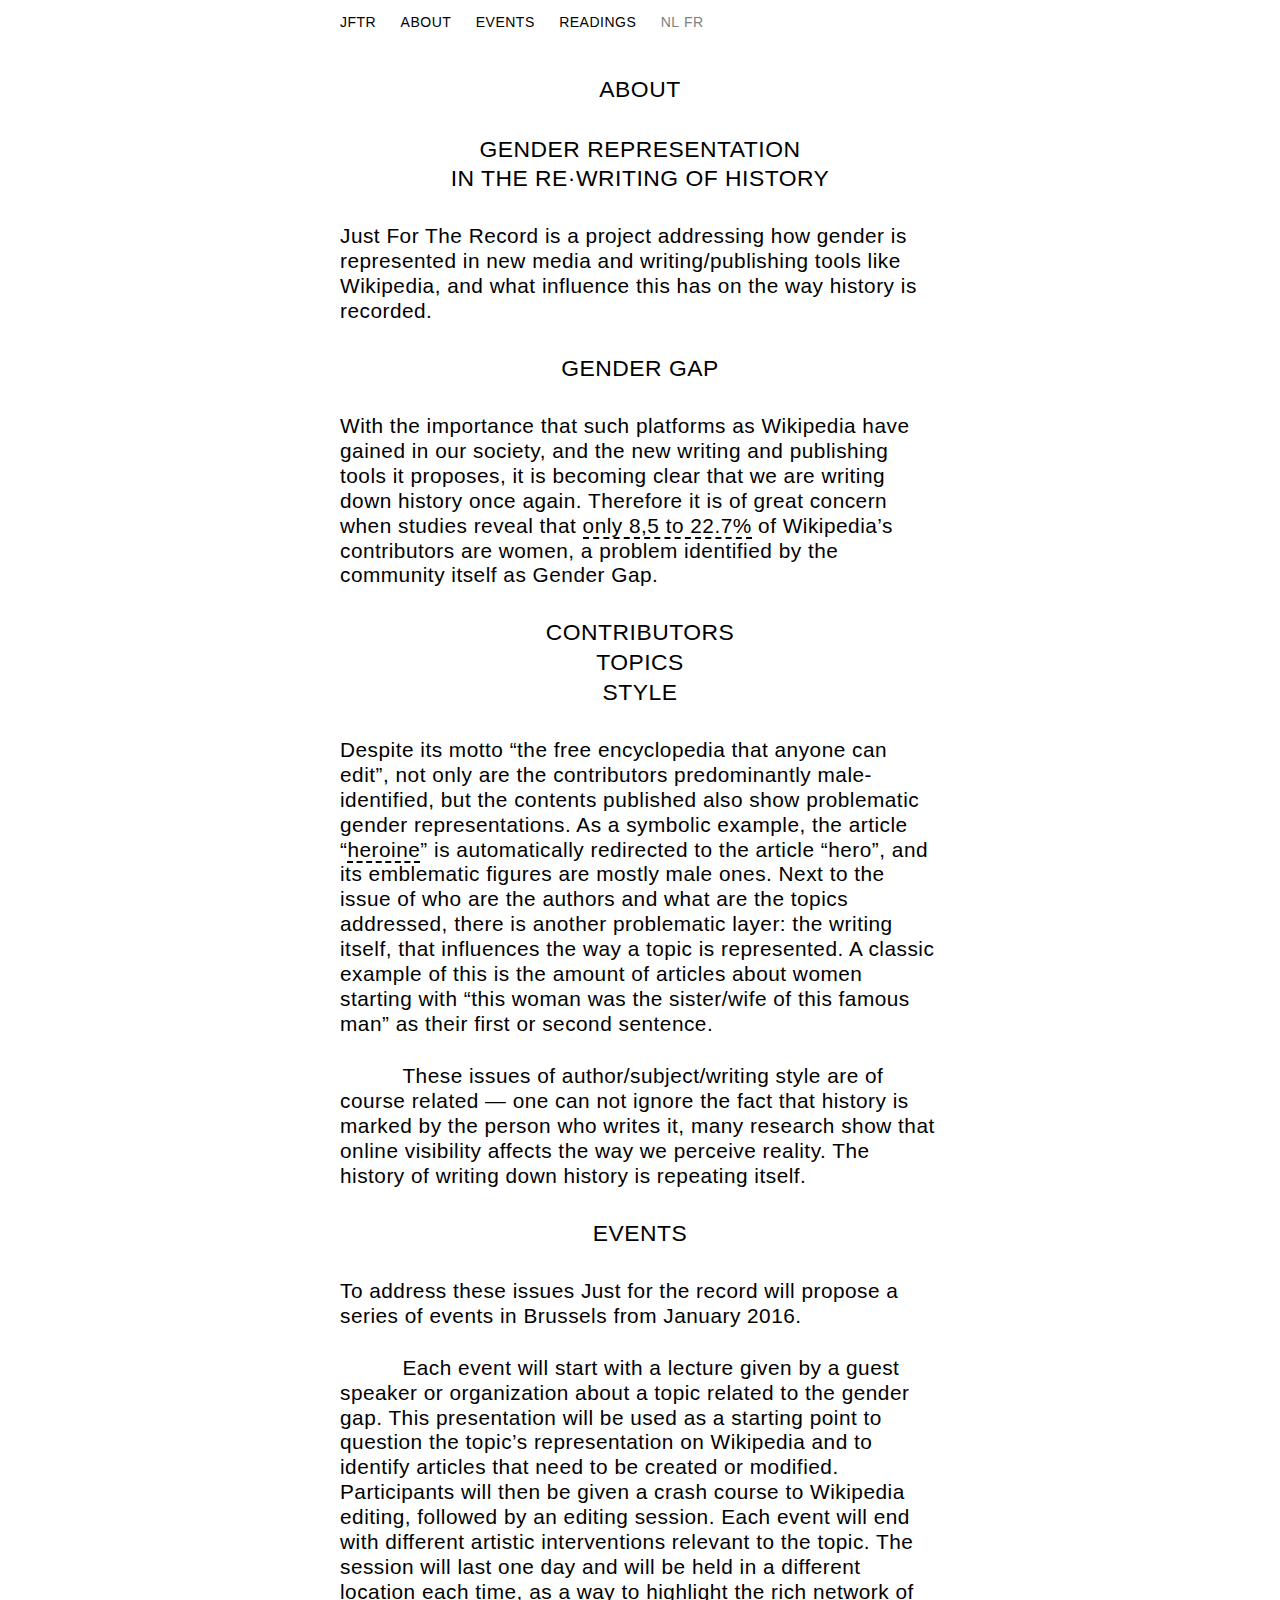
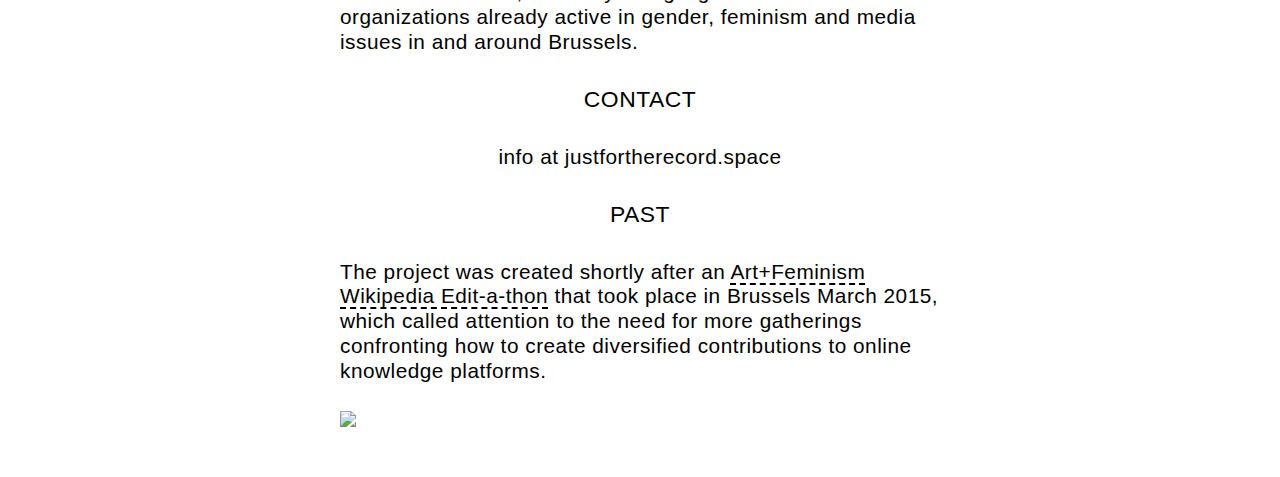
==== about.html @ fcfb71f2 "Towards a temporary version" ====
<!DOCTYPE html>
<html xmlns="http://www.w3.org/1999/xhtml" lang="en">
<head>
    <!-- Metatags -->
    <meta charset="utf-8" /> <!-- doesn’t need editing -->
    <meta name="generator" content="Just For The Record" /> <!-- doesn’t need editing -->
    <meta name="keywords" content="Just For The Record, feminism, feminisms, gender, equality, media"/> <!-- edit: each keyword separated by a comma (10 is a good number) -->
    <meta name="description" content="Just For The Record is a project addressing gender representation and the way history is recorded through new media and writing/publishing tools like Wikipedia. The project was created shortly after an Art+Feminism Wikipedia Edit-a-thon that took place in Brussels March 2015, which called attention to the need for more gatherings confronting how to create diversified contributions to online knowledge platforms."/> <!-- edit: text, sentences -->
    <meta http-equiv="X-UA-Compatible" content="IE=edge"/> <!-- doesn’t need editing -->
    <meta name="viewport" content="width=device-width, initial-scale=1"/> <!-- doesn’t need editing -->
    <!-- Dublin Core -->
    <meta name="DC.title" content="Just For The Record"/> <!-- doesn’t need editing -->
    <meta name="DC.contributor" content=""/> <!-- edit - one meta tag per author -->
    <meta name="DC.creator" content="Sarah, Loraine, Myriam and Mia" /> <!-- edit -->
    <meta name="DC.subject" content="Just For The Record, feminism, feminisms, gender, equality, media"> <!-- edit: comma separated (can be more than the keywords) -->
    <meta name="DC.description.abstract" content="Just For The Record"/> <!-- edit: copy of the desciption -->
    <meta name="DC.date" content=""/> <!-- edit: yyyy-mm-dd -->
    <meta name="DC.type" content=""/> <!-- edit: choose one -->
    <meta name="DC.format" content="text/html"/> <!-- doesn’t need editing -->
    <meta name="DC.language" content="eng"/> <!-- if edit ISO 639-3 standard: http://en.wikipedia.org/wiki/ISO_639:a -->
    <meta name="DC.identifier.URL" content="Just For The Record"/> <!-- if edit: put a url -->
    <meta name="DC.rights" content=""/> <!-- if edit: put a url -->
    <meta name="DC.identifier" content=""/> <!-- edit, and if no identifier it will be generated -->
    <meta name="DC.publisher" content="Just For The Record"/> <!-- edit: for each publisher a new meta tag -->
    <meta name="DC.bibliographicCitation" content="use a Chicago Manual of Style citation"/> <!-- doesn’t need editing -->
    <link rel="SCHEMA.DC" href="http://purl.org/dc/elements/1.1/"/> <!-- doesn’t need editing -->
    <!-- facebook info: -->
    <meta property="og:url" content="http://justfortherecord.space/"/>
    <meta property="og:title" content="Just For The Record"/>
    <meta property="og:image" content="http://justfortherecord.space/images/logo-trans.png"/>
    <meta property="og:site_name" content="Just For The Record"/>
    <meta property="og:description" content="Just For The Record is a project addressing how gender is represented in new media and writing/publishing tools like Wikipedia, and their influence on the way history is recorded. Just For The Record will propose a series of meetings on a quarterly basis in Brussels from October 2015 to October 2016."/>
    <!-- CSS -->
    <link rel="stylesheet" type="text/css" href="style.css"/>
    <!-- Title -->
    <title>Just For The Record</title>
    <!-- Favicons -->
    <link rel="shortcut icon" href="images/favicon.ico" />
    <!-- JS -->
    <script type="text/javascript" src="jquery.min.js"></script>
    <script type="text/javascript" src="script.js"></script>

</head>
<body>

    <nav>
        <ul>
            <li><a href="/" class="internal-link">JFTR</a></li>
            <li><a href="about.html" class="internal-link">ABOUT</a></li>
            <li><a href="events.html" class="internal-link">EVENTS</a></li>
            <li><a href="readings.html" class="internal-link">READINGS</a></li>
            <div id="select_language">
                <ul>
                    <li class="nl"><a href="#nl" class="internal-link">NL</a></li>
                    <li class="fr"><a href="#fr" class="internal-link">FR</a></li>
                    <li class="en"><a href="#en" class="internal-link">EN</a></li>
                </ul>
            </div>
        </ul>
    </nav>

<div id="text">

    <div class="nl" lang="nl">
        <h2>===in aanbouw===</h2>
        <p>Just For The Record is een project dat kijkt aan hoe gender is vertegenwoordigd in de nieuwe media, schrijven/publishing tools zoals Wikipedia, en hoe dat beïnvloedt de manier waarop geschiedenis wordt vastgelegd.</p>
    <p>Om deze onderwerpen te aansnijden, en meer online diversiteit te stimuleeren, Just For The Record steelt een opeenvolging van thematische evenementen vanaf January 2016, met gasten, presentaties en collectieve editing sessions op Wikipedia: op de 15.01.15 “Heldinnen” in PianoFabriek met Catherine Lenoble, op de 27.02.15 “Patterns” in Amazone met Femke Snelting, op de 18-20.03.15 in the Ladyfest… <a href="events.html" class="internal-link">&#8594;</a></p>
    <p>Onze evenementen zijn gratis en open voor iedereen, vóór het zover is kunnen jullie hier een selectie van artikels, naslagwerken, en meer informatie op deze onderwerpen. <a href="readings.html" class="internal-link">&#8594;</a></p>
    <h2>Contact</h2>
    <p style="text-align: center">info at justfortherecord.space</p>

    </div><!-- end div NL -->

    <div class="en" lang="en">

        <!--<h1>Just For The Record</h1>
        <h2>Gender representation<br/>in the re·writing of history</h2>
        Gender representation<br/>in collaborative writing platforms-->
        <!--Gender representation in writing &amp; publishing environments-->
        <!--Gender representation in new online writing & publishing environments-->
        <!--Gender representation and participation in-->
        <h2>About</h2>
        <h2>Gender representation<br/>in the re·writing of history</h2>
        <p>Just For The Record is a project addressing how gender is represented in new media and writing/publishing tools like Wikipedia, and what influence this has on the way history is recorded.</p>
        <h2>Gender Gap</h2>
        <p>
With the importance that such platforms as Wikipedia have gained in our society, and the new writing and publishing tools it proposes, it is becoming clear that we are writing down history once again. Therefore it is of great concern when studies reveal that <a href="https://meta.wikimedia.org/wiki/Address_the_gender_gap/FAQ#How_many_women_are_there_on_Wikipedia_.28and_other_Wikimedia_projects.29.3F" target="_blank">only 8,5 to 22.7%</a> of Wikipedia’s contributors are women, a problem identified by the community itself as Gender Gap.</p>
<h2>contributors<br />topics<br />style</h2>
<p>Despite its motto “the free encyclopedia that anyone can edit”, not only are the contributors predominantly male-identified, but the contents published also show problematic gender representations. As a symbolic example, the article “<a href="https://en.wikipedia.org/wiki/Heroine" target="_blank">heroine</a>” is automatically redirected to the article “hero”, and its emblematic figures are mostly male ones. Next to the issue of who are the authors and what are the topics addressed, there is another problematic layer: the writing itself, that influences the way a topic is represented. A classic example of this is the amount of articles about women starting with “this woman was the sister/wife of this famous man” as their first or second sentence.</p>
<p>These issues of author/subject/writing style are of course related — one can not ignore the fact that history is marked by the person who writes it, many research show that online visibility affects the way we perceive reality. The history of writing down history is repeating itself.</p>
<h2>Events</h2>
<p>To address these issues Just for the record will propose a series of events in Brussels from January 2016.</p>
<p>Each event will start with a lecture given by a guest speaker or organization about  a topic related to the gender gap. This presentation will be used as a  starting point to question the topic’s representation on Wikipedia and   to identify articles that need to be created or modified. Participants  will then be given a crash course to Wikipedia editing, followed by an  editing session. Each event will end with different artistic  interventions relevant to the topic. The session will last one day and   will be held in a different location each time, as a way to highlight   the rich network of organizations already active in gender, feminism  and  media issues in and around Brussels. </p>
        <h2>Contact</h2>
        <p style="text-align: center">info at justfortherecord.space</p>
        <h2>Past</h2>
        <p>The project was created shortly after an <a href="https://en.wikipedia.org/wiki/Wikipedia:Meetup/Brussels/ArtAndFeminism_2015" target="_blank">Art+Feminism Wikipedia Edit-a-thon</a> that took place in Brussels March 2015, which called attention to the need for more gatherings confronting how to create diversified contributions to online knowledge platforms.</p>

    </div><!-- end div EN -->


    <div class="fr" lang="fr">
        <h2>à propos</h2>
        <h2>Representation des genres<br/>et ré·écriture de l’histoire</h2>
        <!--Gender representation<br/>in collaborative writing platforms-->
        <!--Gender representation in writing &amp; publishing environments-->
        <!--Gender representation in new online writing & publishing environments-->
        <!--Gender representation and participation in-->

        <p>Just For The Record est un projet portant sur la représentation des genres dans les nouveaux médias et les outils d’écriture/de partage du savoir tels que Wikipédia, et l’influence de cette représentation sur l’écriture de l’histoire et du savoir.</p>
        <h2>gender gap</h2>

        <p>Avec l’importance que les plateformes de partage du savoir comme Wikipédia ont acquis dans notre société et leur innovation en termes de processus d’écriture (collaborative), nous sommes en train d’assister à une réécriture de l’histoire. Mais malgré la supposée ouverture des ces outils à tous, il est alarmant de constater que <a href="https://meta.wikimedia.org/wiki/Address_the_gender_gap/FAQ#How_many_women_are_there_on_Wikipedia_.28and_other_Wikimedia_projects.29.3F" target="_blank">seulement 8,5 à 22,7%</a> des contributeurs de Wikipédia sont des femmes. Ce phénomène, connu sous le terme de «&nspb;gender gap&nspb;» créé des biais dans l’écriture des savoirs et de l’histoire, et prolonge une tradition majoritairement masculine liée à la publication du savoir.</p>

        <h2>auteurs<br />
            sujets<br />
            style</h2>

        <p>Très peu de femmes contributrices donc, et certains sujets sous-représentés. Un exemple symbolique en est l’article «&nspb;<a href="https://fr.wikipedia.org/wiki/H%C3%A9ro%C3%AFne_%28homonymie%29" target="_blank">héroine</a>&nspb;» qui n’existe pas en français, et dont la page d’homonymie renvoie vers la page «&nspb;hero&nspb;», supposée être neutre, qui présente malgré tout principalement des figures masculines de héros.
        Un autre niveau problématique, l’écriture elle-même, influence la façon dont les sujets sont représentés. Encore beaucoup d’articles sur des femmes ont pour première ou seconde phrase «&nspb;telle femme est la soeur/femme de tel homme notoire&nspb;».</p>
        <h2>événements</h2>
        <p>Afin d’aborder ces problèmes et de promouvoir la diversité en ligne, Just for the Record proposera une série d’événements à Bruxelles et en Belgique à partir de janvier 2016.</p>
        <p>Chaque événement débutera par une conférence donnée par un·e invité·e sur un sujet lié à l’égalité des genres et des sexes. Cette présentation servira de point de départ pour interroger la représentation du sujet sur Wikipédia et identifier les articles nécessitant d’être créés ou modifiés. Les participants apprendront les rudiments de l’édition sur Wikipédia, et pourront mettre leurs nouvelles connaissances en pratique lors d’une session d’édition intensive. Chaque réunion durera une journée et prendra place dans différents lieux, afin de mettre en évidence le riche réseau local d’organisations déjà actives dans les questions liées au genre, au féminisme et aux nouveaux médias.</p>
        <h2>Contact</h2>
        <p style="text-align: center">info at justfortherecord.space</p>
        <h2>passé</h2>
        <p>Le projet a été créé suite à l’événement <a href="https://en.wikipedia.org/wiki/Wikipedia:Meetup/Brussels/ArtAndFeminism_2015" target="_blank">Art+Feminism Wikipedia Edit-a-thon</a> en mars 2015 à Bruxelles, révélateur de la nécessité de rassemblements plus fréquents promouvant la diversité des genres représentés sur les plateformes de connaissance en ligne.</p>


    </div><!-- end div FR -->

    <img src="http://justfortherecord.space/images/logo-trans.png" />


</div><!-- end div text -->


</body>
</html>
---- style.css ----
* {
    margin: 0;
    padding: 0;
}

div {
    -webkit-box-sizing: border-box;
    -moz-box-sizing: border-box;
    box-sizing: border-box;
}
a, a:visited, a:hover, a:active, a:link {
    color:#000000;
    border-bottom: 2px dashed black;
    text-decoration: none;
}
a.internal-link, a.internal-link:visited, a.internal-link:hover, a.internal-link:active, a.internal-link:link {
    border-bottom: 0px;
}

body {
    max-width: 600px;
    margin: auto;
    margin-top: 10px;
    margin-bottom: 50px;
    font-family: sans-serif;
    font-size: 1.3em;
    line-height: 1.2em;
    letter-spacing: 0.5px;
}
nav {
    margin-top: 0px;
    font-size: 14px;
    margin-bottom: 40px;
}
nav li, nav div {
    display: inline-block;
    list-style-type: none;
    text-align: center;
    margin-right: 20px;
}
nav li.nl, nav li.fr, nav li.en {
    margin-right: 0px;
}
p + p {
    text-indent: 3em;
    margin-top: 1.3em;
}
h1 {
    font-size: 1.3em;
    line-height: 1.3em;
    text-transform: uppercase;
    margin-bottom: 30px;
    font-weight: normal;
    text-align: center;
}
h2 {
    font-size: 1.1em;
    line-height: 1.3em;
    text-transform: uppercase;
    margin-top: 30px;
    margin-bottom: 30px;
    font-weight: normal;
    text-align: center;
}
h3 {
    font-size: 0.9em;
    line-height: 1.3em;
    text-transform: uppercase;
    margin-top: 30px;
    font-weight: normal;
}
img {
    display: block;
    margin: auto;
    max-width: 600px;
    margin-top: 1.3em;
    margin-bottom: 1.3em;
}
li {
    list-style-type: none;
}
.active {
    display: none;
}
.bibliography li {
    margin-top: 1.3em;
}
/* for the langugae button */
#select_language {
    cursor: pointer;
    color: grey;
}
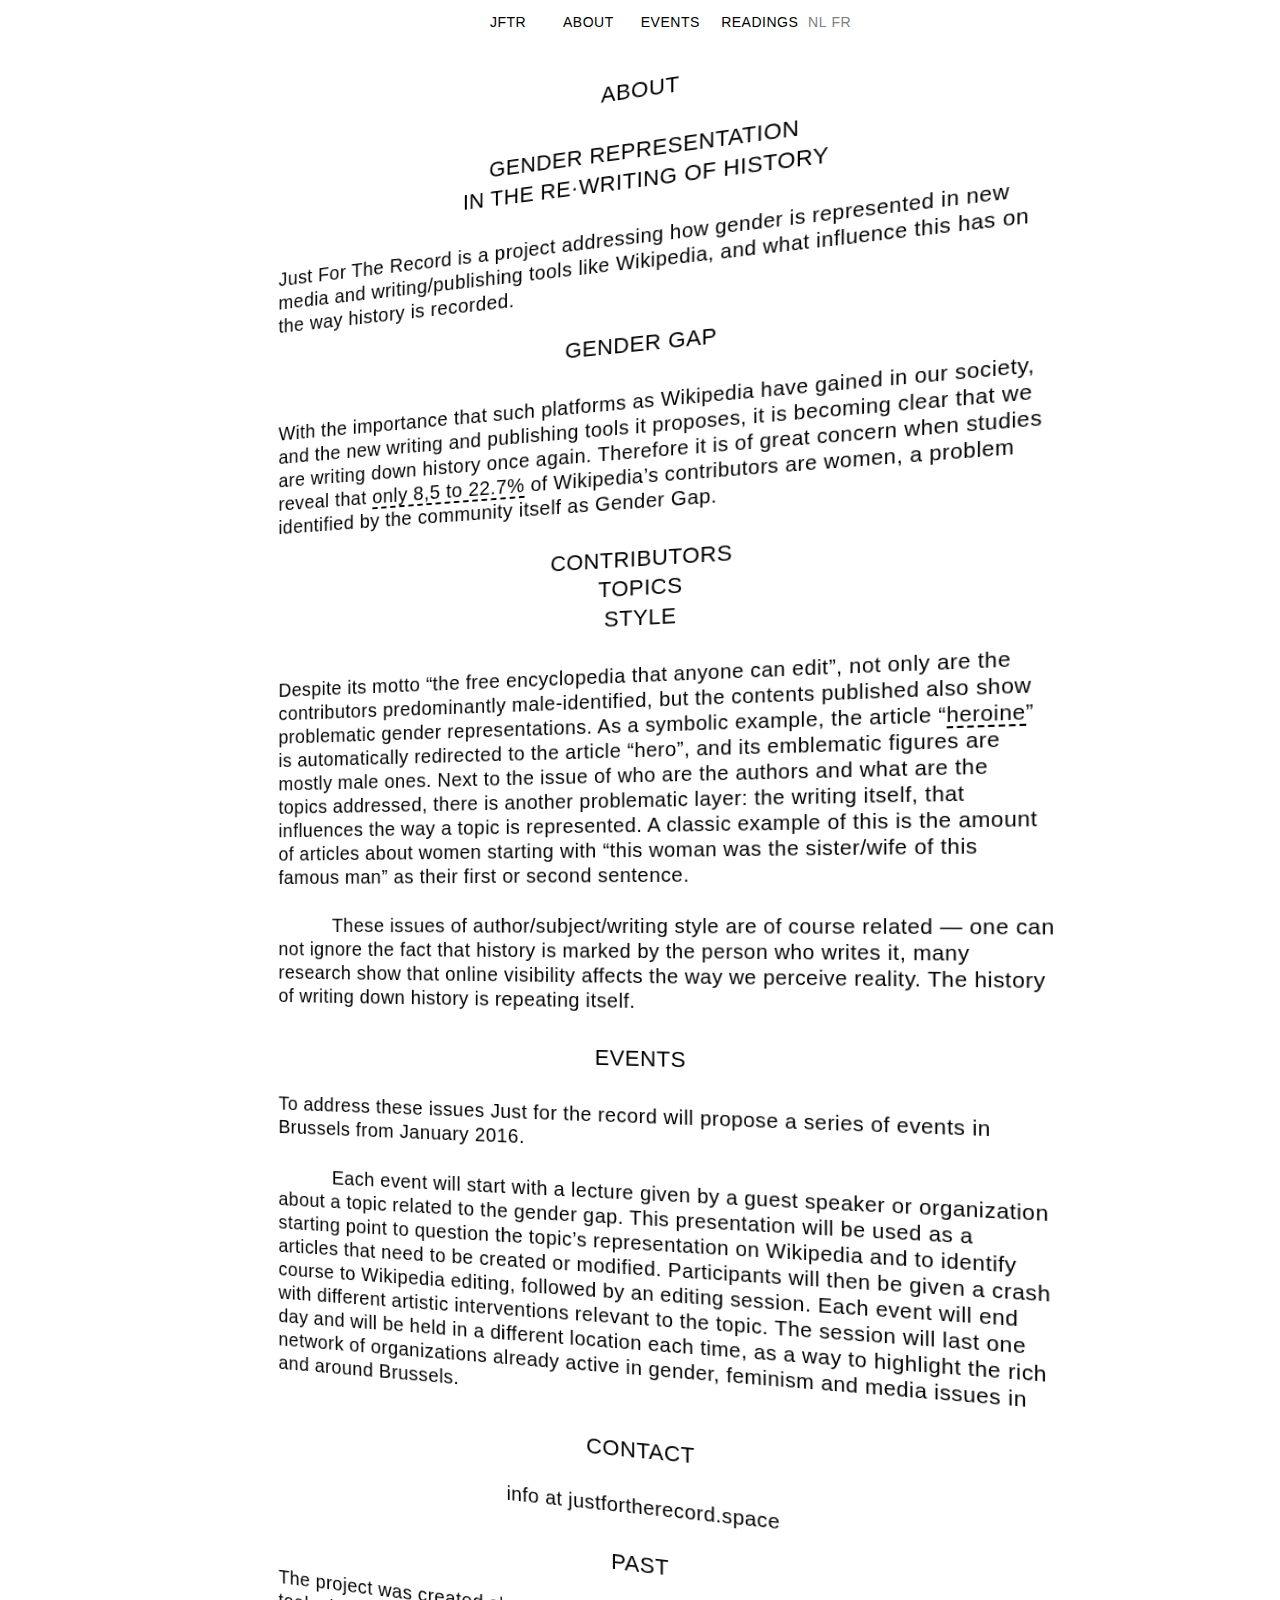
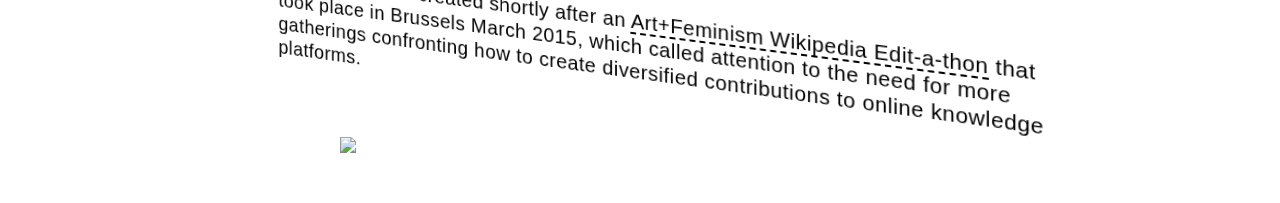
==== commit 752d207c: "new perspectives!" ====
--- a/about.html
+++ b/about.html
@@ -45,7 +45,7 @@
 
     <nav>
         <ul>
-            <li><a href="/" class="internal-link">JFTR</a></li>
+            <li><a href="index.html" class="internal-link">JFTR</a></li>
             <li><a href="about.html" class="internal-link">ABOUT</a></li>
             <li><a href="events.html" class="internal-link">EVENTS</a></li>
             <li><a href="readings.html" class="internal-link">READINGS</a></li>
@@ -59,7 +59,7 @@
         </ul>
     </nav>
 
-<div id="text">
+<div id="text" class="perspective-about">
 
     <div class="nl" lang="nl">
         <h2>===in aanbouw===</h2>
--- a/style.css
+++ b/style.css
@@ -1,24 +1,16 @@
+/* FIX THE BROWSERS’ DEFAULT SETTINGS */
 * {
     margin: 0;
     padding: 0;
 }
-
 div {
     -webkit-box-sizing: border-box;
     -moz-box-sizing: border-box;
     box-sizing: border-box;
 }
-a, a:visited, a:hover, a:active, a:link {
-    color:#000000;
-    border-bottom: 2px dashed black;
-    text-decoration: none;
-}
-a.internal-link, a.internal-link:visited, a.internal-link:hover, a.internal-link:active, a.internal-link:link {
-    border-bottom: 0px;
-}
-
+/* GENERAL STYLING */
 body {
-    max-width: 600px;
+    max-width: 800px;
     margin: auto;
     margin-top: 10px;
     margin-bottom: 50px;
@@ -27,8 +19,17 @@
     line-height: 1.2em;
     letter-spacing: 0.5px;
 }
+.grid div {
+    float: left;
+    width: 10%;
+    border-left: 1px dotted black;
+    border-right: 1px dotted black;
+    text-align: right;
+    padding: 5px;
+}
 nav {
     margin-top: 0px;
+    margin-left: 30%;
     font-size: 14px;
     margin-bottom: 40px;
 }
@@ -37,10 +38,14 @@
     list-style-type: none;
     text-align: center;
     margin-right: 20px;
+    width: 10%;
 }
 nav li.nl, nav li.fr, nav li.en {
     margin-right: 0px;
+    width: auto;
 }
+
+/* FONTS */
 p + p {
     text-indent: 3em;
     margin-top: 1.3em;
@@ -69,6 +74,22 @@
     margin-top: 30px;
     font-weight: normal;
 }
+/* LINKS */
+a, a:visited, a:hover, a:active, a:link {
+    color:#000000;
+    border-bottom: 2px dashed black;
+    text-decoration: none;
+}
+a.internal-link, a.internal-link:visited, a.internal-link:hover, a.internal-link:active, a.internal-link:link {
+    border-bottom: 0px;
+}
+li {
+    list-style-type: none;
+}
+.bibliography li {
+    margin-top: 1.3em;
+}
+/* ELEMENTS */
 img {
     display: block;
     margin: auto;
@@ -76,17 +97,65 @@
     margin-top: 1.3em;
     margin-bottom: 1.3em;
 }
-li {
-    list-style-type: none;
+
+/* PERSPECTIVE */
+/* aside elements on every pages */
+aside {
+    perspective: 600px;
+    width: 30%;
+/*    border: 2px dotted black;*/
+    float: left;
 }
-.active {
-    display: none;
+aside .aside-calendar {
+    transform: rotateY(40deg);
+/*    background-color: #2ecc71;*/
+    padding: 20px;
+    width: 100%;
 }
-.bibliography li {
-    margin-top: 1.3em;
+.aside-misc {
+/*    background-color: #3498db;*/
+    width: 170px;
+    padding: 20px;
 }
+/* main page */
+.perspective-main {
+    perspective: 500px;
+    width: 70%;
+    float: left;
+    margin-left: -35px;
+}
+.perspective-main div {
+    transform: rotateY(-15deg);
+}
+/* about page */
+.perspective-about {
+    perspective: 1500px;
+}
+.perspective-about div {
+    transform: rotateY(-15deg);
+}
+/* events page */
+.perspective-events {
+    perspective: 500px;
+}
+.perspective-events div {
+    transform: rotateY(-15deg);
+}
+/* readings page */
+.perspective-readings {
+    perspective: 1000px;
+}
+.perspective-readings div {
+    transform: rotateY(-15deg);
+}
+
+/* LANGUAGES */
 /* for the langugae button */
 #select_language {
     cursor: pointer;
     color: grey;
 }
+/* when a language is selected the others are not displayed */
+.active {
+    display: none;
+}
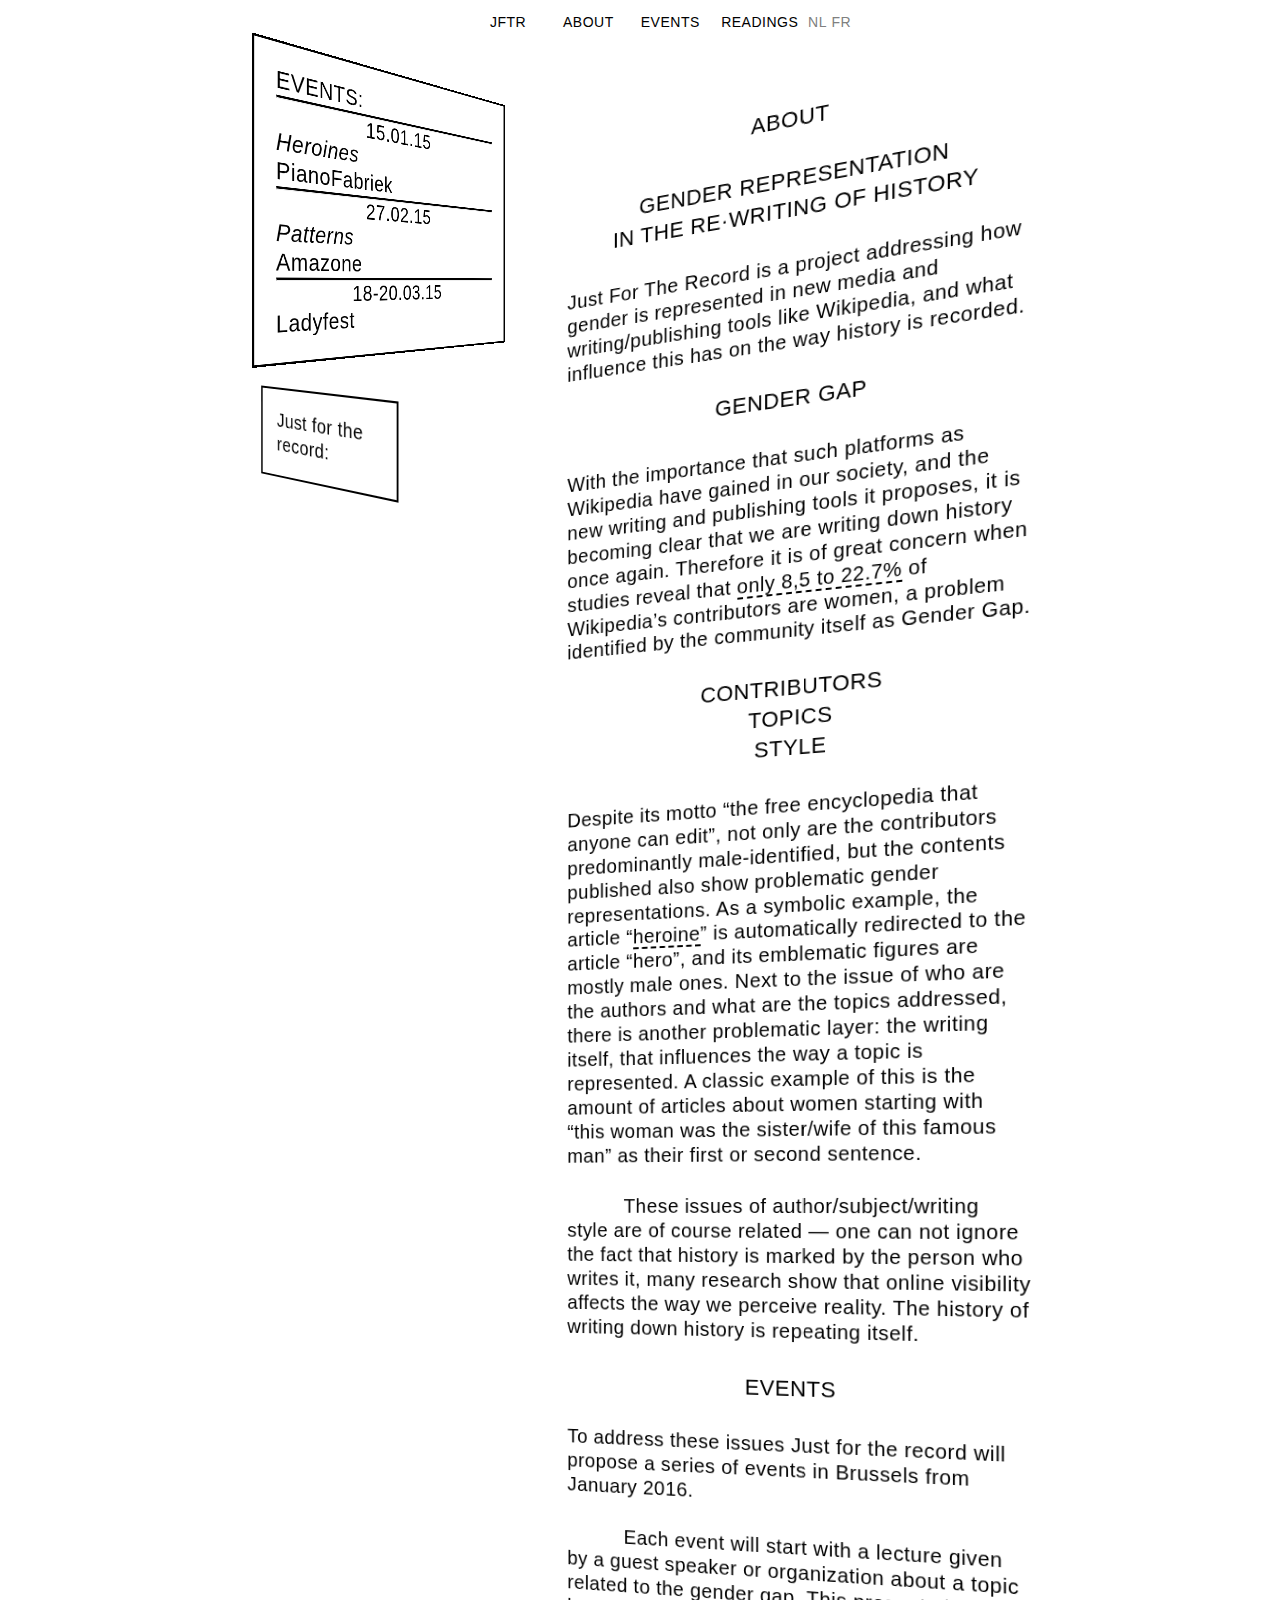
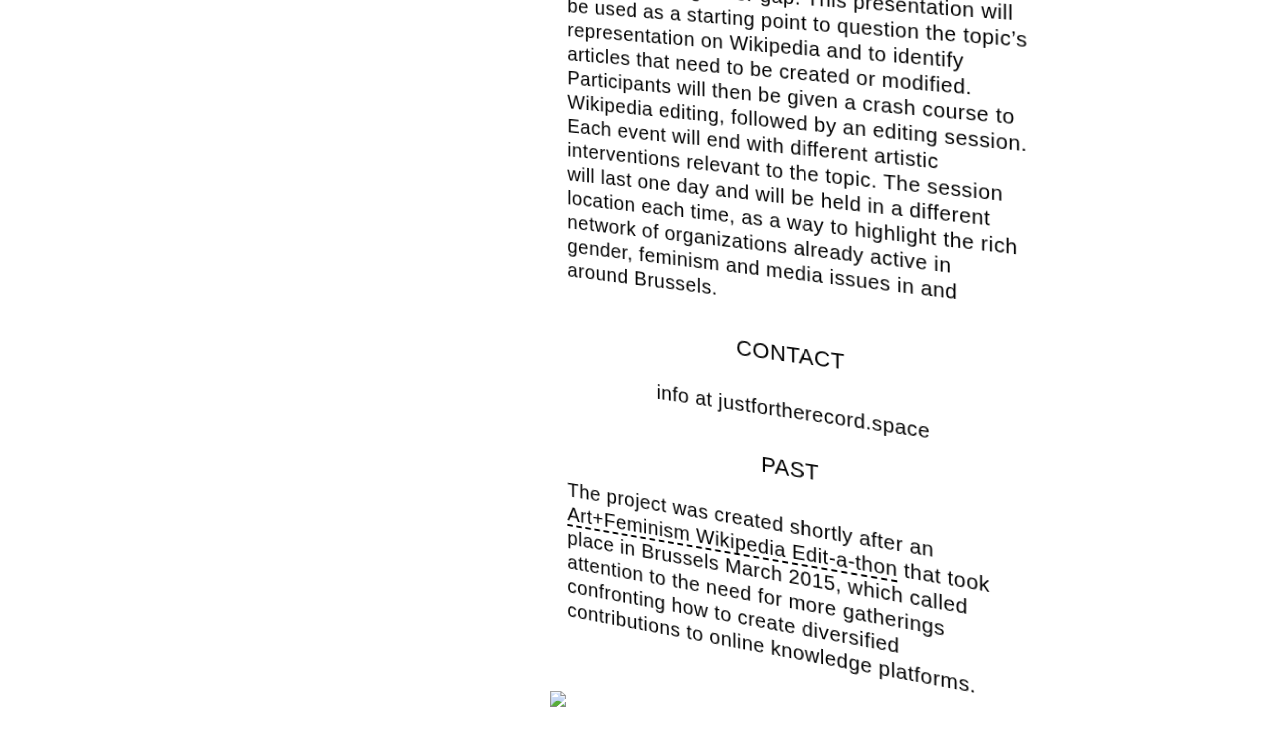
==== commit e421b574: "further movements with changes of perspective" ====
--- a/about.html
+++ b/about.html
@@ -58,6 +58,32 @@
             </div>
         </ul>
     </nav>
+
+
+<aside class="perspective-about">
+    <div class="aside-calendar">
+        <a href="events.html" class="internal-link">EVENTS:<br />
+        <hr>
+        <ul>
+        <li style="text-align: center">15.01.15</li>
+        <li><i>Heroines</i></li>
+        <li>PianoFabriek</li>
+        <hr>
+        <li style="text-align: center">27.02.15</li>
+        <li><i>Patterns</i></li>
+        <li>Amazone</li>
+        <hr>
+        <li style="text-align: center">18-20.03.15</li>
+        <li>Ladyfest</li>
+        </ul></a>
+    </div>
+    <div class="aside-misc container">Just for the record:
+        <div id="items-container">
+        </div>
+    </div>
+    <div class="aside-logo">
+    </div>
+</aside>
 
 <div id="text" class="perspective-about">
 
--- a/style.css
+++ b/style.css
@@ -97,56 +97,110 @@
     margin-top: 1.3em;
     margin-bottom: 1.3em;
 }
+hr {
+    border-top: 2px solid black;
+}
 
 /* PERSPECTIVE */
 /* aside elements on every pages */
-aside {
-    perspective: 600px;
-    width: 30%;
-/*    border: 2px dotted black;*/
-    float: left;
-}
-aside .aside-calendar {
-    transform: rotateY(40deg);
-/*    background-color: #2ecc71;*/
-    padding: 20px;
-    width: 100%;
+.aside-calendar {
+    border: 2px solid black;
 }
 .aside-misc {
 /*    background-color: #3498db;*/
     width: 170px;
     padding: 20px;
+    margin-top: 40px;
+    border: 2px solid black;
+    transform: rotateY(-30deg);
 }
 /* main page */
-.perspective-main {
+div.perspective-main {
     perspective: 500px;
     width: 70%;
     float: left;
     margin-left: -35px;
 }
-.perspective-main div {
-    transform: rotateY(-15deg);
+div.perspective-main div {
+    transform: rotateY(-15deg);
+}
+aside.perspective-main {
+    perspective: 600px;
+    width: 30%;
+/*    border: 2px dotted black;*/
+    float: left;
+}
+aside.perspective-main .aside-calendar {
+    transform: rotateY(40deg);
+/*    background-color: #2ecc71;*/
+    padding: 20px;
+    width: 100%;
 }
 /* about page */
-.perspective-about {
+div.perspective-about {
     perspective: 1500px;
-}
-.perspective-about div {
-    transform: rotateY(-15deg);
+    width: 60%;
+    float: left;
+    margin-left: -10px;
+}
+div.perspective-about div {
+    transform: rotateY(-15deg);
+}
+aside.perspective-about {
+    perspective: 600px;
+    width: 40%;
+/*    border: 2px dotted black;*/
+    float: left;
+}
+aside.perspective-about .aside-calendar {
+    transform: rotateY(40deg);
+/*    background-color: #2ecc71;*/
+    padding: 20px;
+    width: 100%;
 }
 /* events page */
-.perspective-events {
+div.perspective-events {
     perspective: 500px;
-}
-.perspective-events div {
-    transform: rotateY(-15deg);
+    width: 50%;
+    float: left;
+    margin-left: -20px;
+}
+div.perspective-events div {
+    transform: rotateY(-15deg);
+}
+aside.perspective-events {
+    perspective: 600px;
+    width: 50%;
+/*    border: 2px dotted black;*/
+    float: left;
+}
+aside.perspective-events .aside-calendar {
+    transform: rotateY(40deg);
+/*    background-color: #2ecc71;*/
+    padding: 20px;
+    width: 100%;
 }
 /* readings page */
-.perspective-readings {
+div.perspective-readings {
     perspective: 1000px;
-}
-.perspective-readings div {
-    transform: rotateY(-15deg);
+    width: 40%;
+    float: left;
+    margin-left: -10px;
+}
+div.perspective-readings div {
+    transform: rotateY(-15deg);
+}
+aside.perspective-readings {
+    perspective: 600px;
+    width: 60%;
+/*    border: 2px dotted black;*/
+    float: left;
+}
+aside.perspective-readings .aside-calendar {
+    transform: rotateY(40deg);
+/*    background-color: #2ecc71;*/
+    padding: 20px;
+    width: 100%;
 }
 
 /* LANGUAGES */
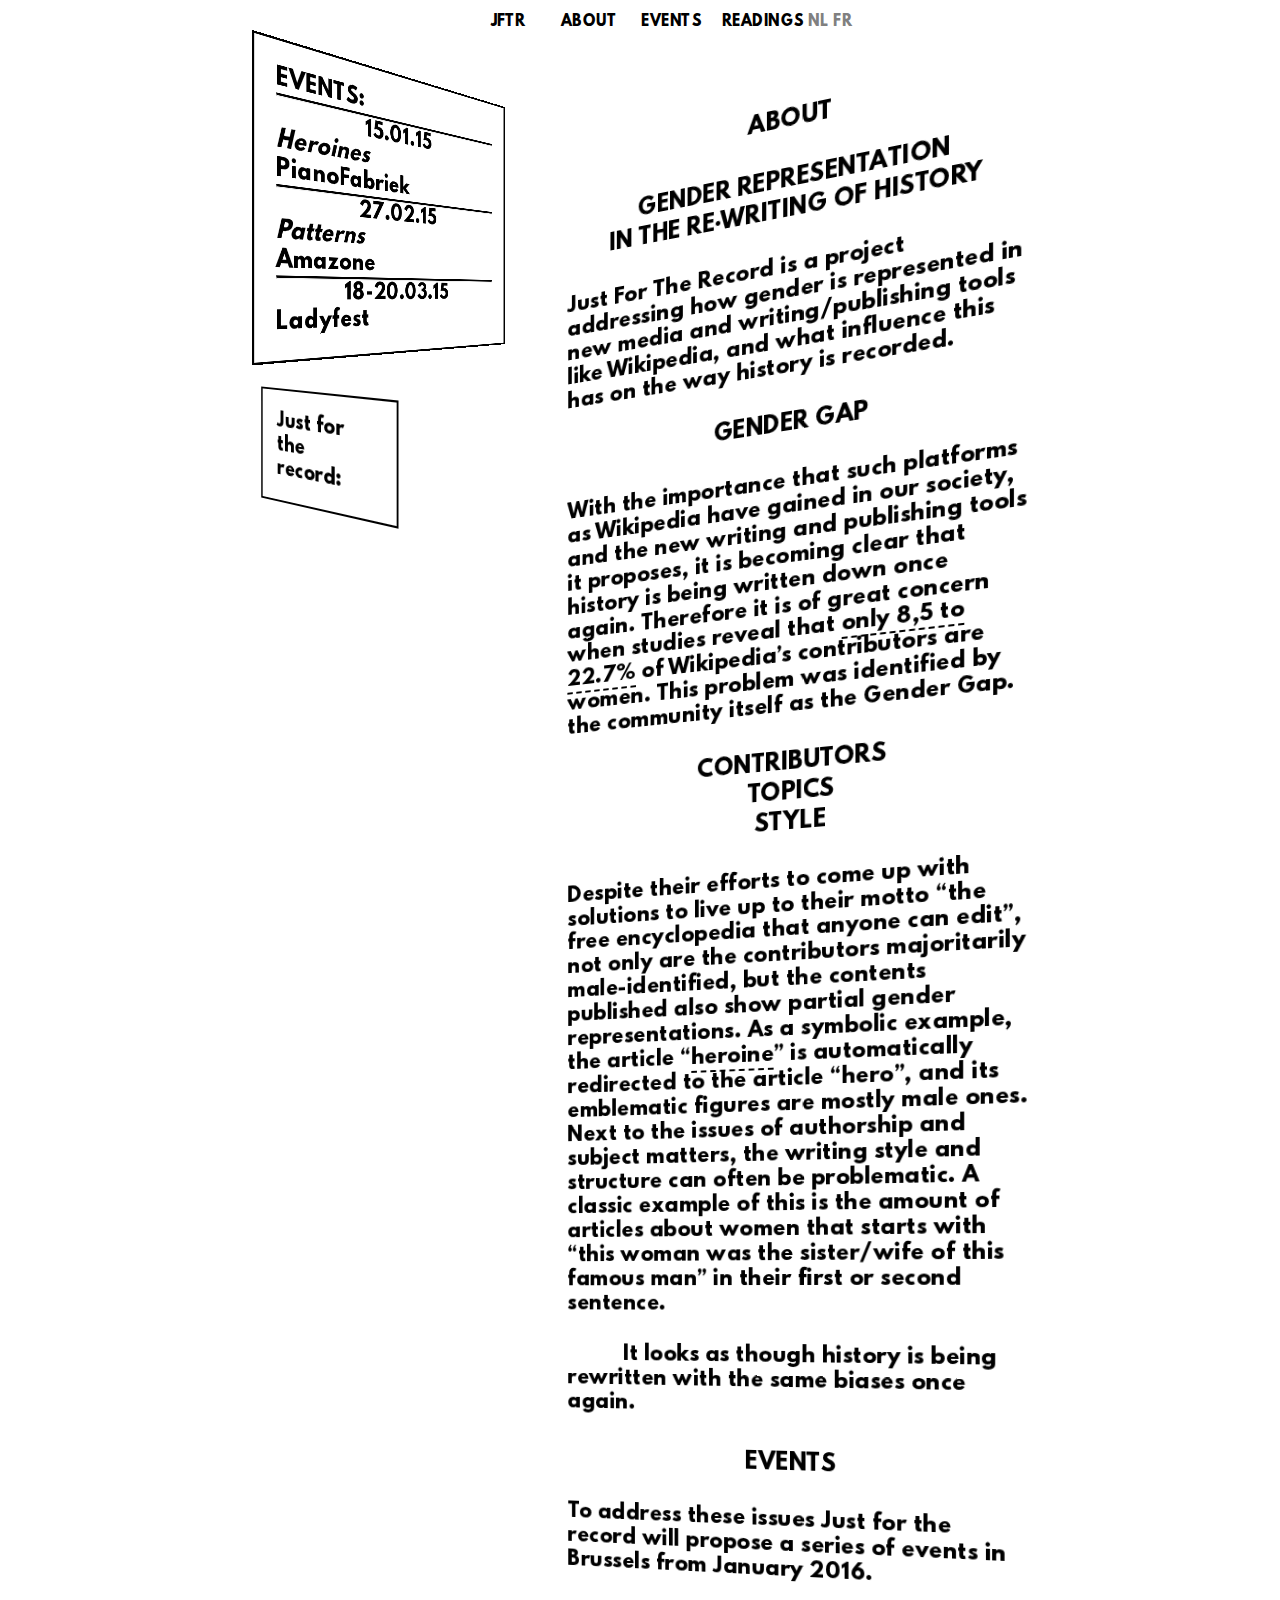
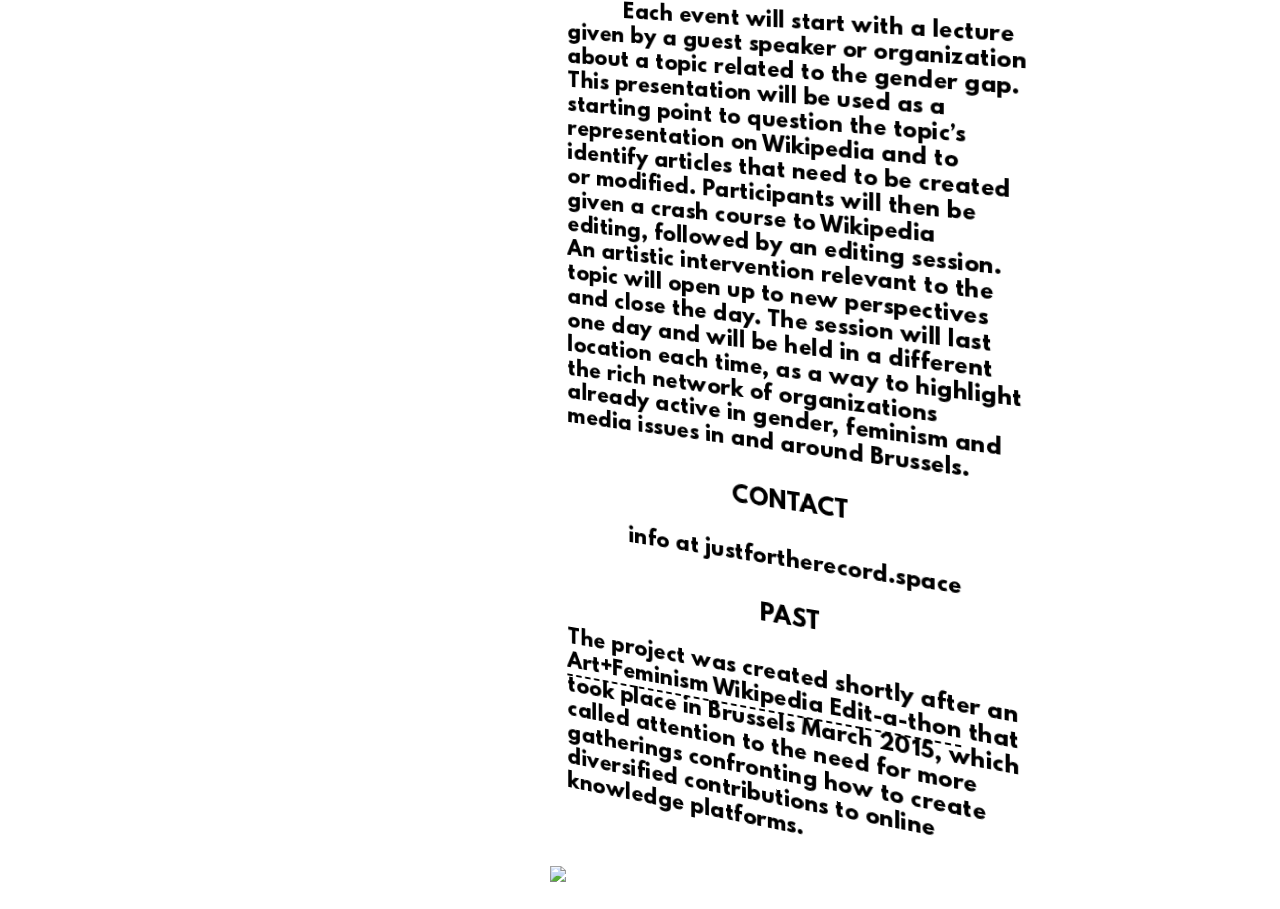
==== commit 640db4fb: "edits in the EN main & about content" ====
--- a/about.html
+++ b/about.html
@@ -110,13 +110,13 @@
         <p>Just For The Record is a project addressing how gender is represented in new media and writing/publishing tools like Wikipedia, and what influence this has on the way history is recorded.</p>
         <h2>Gender Gap</h2>
         <p>
-With the importance that such platforms as Wikipedia have gained in our society, and the new writing and publishing tools it proposes, it is becoming clear that we are writing down history once again. Therefore it is of great concern when studies reveal that <a href="https://meta.wikimedia.org/wiki/Address_the_gender_gap/FAQ#How_many_women_are_there_on_Wikipedia_.28and_other_Wikimedia_projects.29.3F" target="_blank">only 8,5 to 22.7%</a> of Wikipedia’s contributors are women, a problem identified by the community itself as Gender Gap.</p>
+With the importance that such platforms as Wikipedia have gained in our society, and the new writing and publishing tools it proposes, it is becoming clear that history is being written down once again. Therefore it is of great concern when studies reveal that <a href="https://meta.wikimedia.org/wiki/Address_the_gender_gap/FAQ#How_many_women_are_there_on_Wikipedia_.28and_other_Wikimedia_projects.29.3F" target="_blank">only 8,5 to 22.7%</a> of Wikipedia’s contributors are women. This problem was identified by the community itself as the Gender Gap.</p>
 <h2>contributors<br />topics<br />style</h2>
-<p>Despite its motto “the free encyclopedia that anyone can edit”, not only are the contributors predominantly male-identified, but the contents published also show problematic gender representations. As a symbolic example, the article “<a href="https://en.wikipedia.org/wiki/Heroine" target="_blank">heroine</a>” is automatically redirected to the article “hero”, and its emblematic figures are mostly male ones. Next to the issue of who are the authors and what are the topics addressed, there is another problematic layer: the writing itself, that influences the way a topic is represented. A classic example of this is the amount of articles about women starting with “this woman was the sister/wife of this famous man” as their first or second sentence.</p>
-<p>These issues of author/subject/writing style are of course related — one can not ignore the fact that history is marked by the person who writes it, many research show that online visibility affects the way we perceive reality. The history of writing down history is repeating itself.</p>
+<p>Despite their efforts to come up with solutions to live up to their motto “the free encyclopedia that anyone can edit”, not only are the contributors majoritarily male-identified, but the contents published also show partial gender representations.  As a symbolic example, the article “<a href="https://en.wikipedia.org/wiki/Heroine" target="_blank">heroine</a>” is automatically redirected to the article “hero”, and its emblematic figures are mostly male ones. Next to the issues of authorship and subject matters, the writing style and structure can often be problematic. A classic example of this is the amount of articles about women that starts with “this woman was the sister/wife of this famous man” in their first or second sentence.</p>
+<p>It looks as though history is being rewritten with the same biases once again.</p>
 <h2>Events</h2>
 <p>To address these issues Just for the record will propose a series of events in Brussels from January 2016.</p>
-<p>Each event will start with a lecture given by a guest speaker or organization about  a topic related to the gender gap. This presentation will be used as a  starting point to question the topic’s representation on Wikipedia and   to identify articles that need to be created or modified. Participants  will then be given a crash course to Wikipedia editing, followed by an  editing session. Each event will end with different artistic  interventions relevant to the topic. The session will last one day and   will be held in a different location each time, as a way to highlight   the rich network of organizations already active in gender, feminism  and  media issues in and around Brussels. </p>
+<p>Each event will start with a lecture given by a guest speaker or organization about  a topic related to the gender gap. This presentation will be used as a  starting point to question the topic’s representation on Wikipedia and   to identify articles that need to be created or modified. Participants  will then be given a crash course to Wikipedia editing, followed by an  editing session. An artistic intervention relevant to the topic will open up to new perspectives and close the day. The session will last one day and   will be held in a different location each time, as a way to highlight   the rich network of organizations already active in gender, feminism  and  media issues in and around Brussels. </p>
         <h2>Contact</h2>
         <p style="text-align: center">info at justfortherecord.space</p>
         <h2>Past</h2>
--- a/style.css
+++ b/style.css
@@ -1,3 +1,46 @@
+/* ---------- FONTS ----------- */
+@font-face {
+    font-family: neo-euler;
+    src: url("/fonts/neo-euler/ams-euler.ttf");
+}
+@font-face {
+    font-family: bitter;
+    src: url("/fonts/bitter/Bitter-Bold.ttf");
+}
+@font-face {
+    font-family: junction;
+    src: url("/fonts/junction-master/webfonts/junction-bold.ttf");
+    font-weight: bold;
+}
+@font-face {
+    font-family: junction;
+    src: url("/fonts/junction-master/webfonts/junction-light.ttf");
+    font-weight: light;
+}
+@font-face {
+    font-family: junction;
+    src: url('/fonts/league-spartan-master/_webfonts/leaguespartan-bold.eot');
+    /*src: url('/fonts/league-spartan-master/_webfonts/leaguespartan-bold.woff2') format('woff2'),
+         url('/fonts/league-spartan-master/_webfonts/leaguespartan-bold.woff') format('woff'),
+         url('/fonts/league-spartan-master/_webfonts/leaguespartan-bold.ttf') format('truetype'),
+         url('/fonts/league-spartan-master/_webfonts/leaguespartan-bold.svg') format('svg');*/
+    font-weight: bold;
+    font-style: normal;
+  }
+@font-face {
+    font-family: 'spartan';
+    src: url('/fonts/league-spartan-master/_webfonts/leaguespartan-bold.eot');
+    src: url('/fonts/league-spartan-master/_webfonts/leaguespartan-bold.woff2') format('woff2'),
+         url('/fonts/league-spartan-master/_webfonts/leaguespartan-bold.woff') format('woff'),
+         url('/fonts/league-spartan-master/_webfonts/leaguespartan-bold.ttf') format('truetype');
+    font-weight: bold;
+    font-style: normal;
+}
+@font-face {
+    font-family: 'universelse';
+    src: url("/fonts/universelse/universelse-bold-webfont.ttf");
+}
+
 /* FIX THE BROWSERS’ DEFAULT SETTINGS */
 * {
     margin: 0;
@@ -14,7 +57,10 @@
     margin: auto;
     margin-top: 10px;
     margin-bottom: 50px;
-    font-family: sans-serif;
+  /* font-family: spartan;*/
+    font-family: 'spartan';
+    font-weight: bold;
+    font-style: normal;
     font-size: 1.3em;
     line-height: 1.2em;
     letter-spacing: 0.5px;
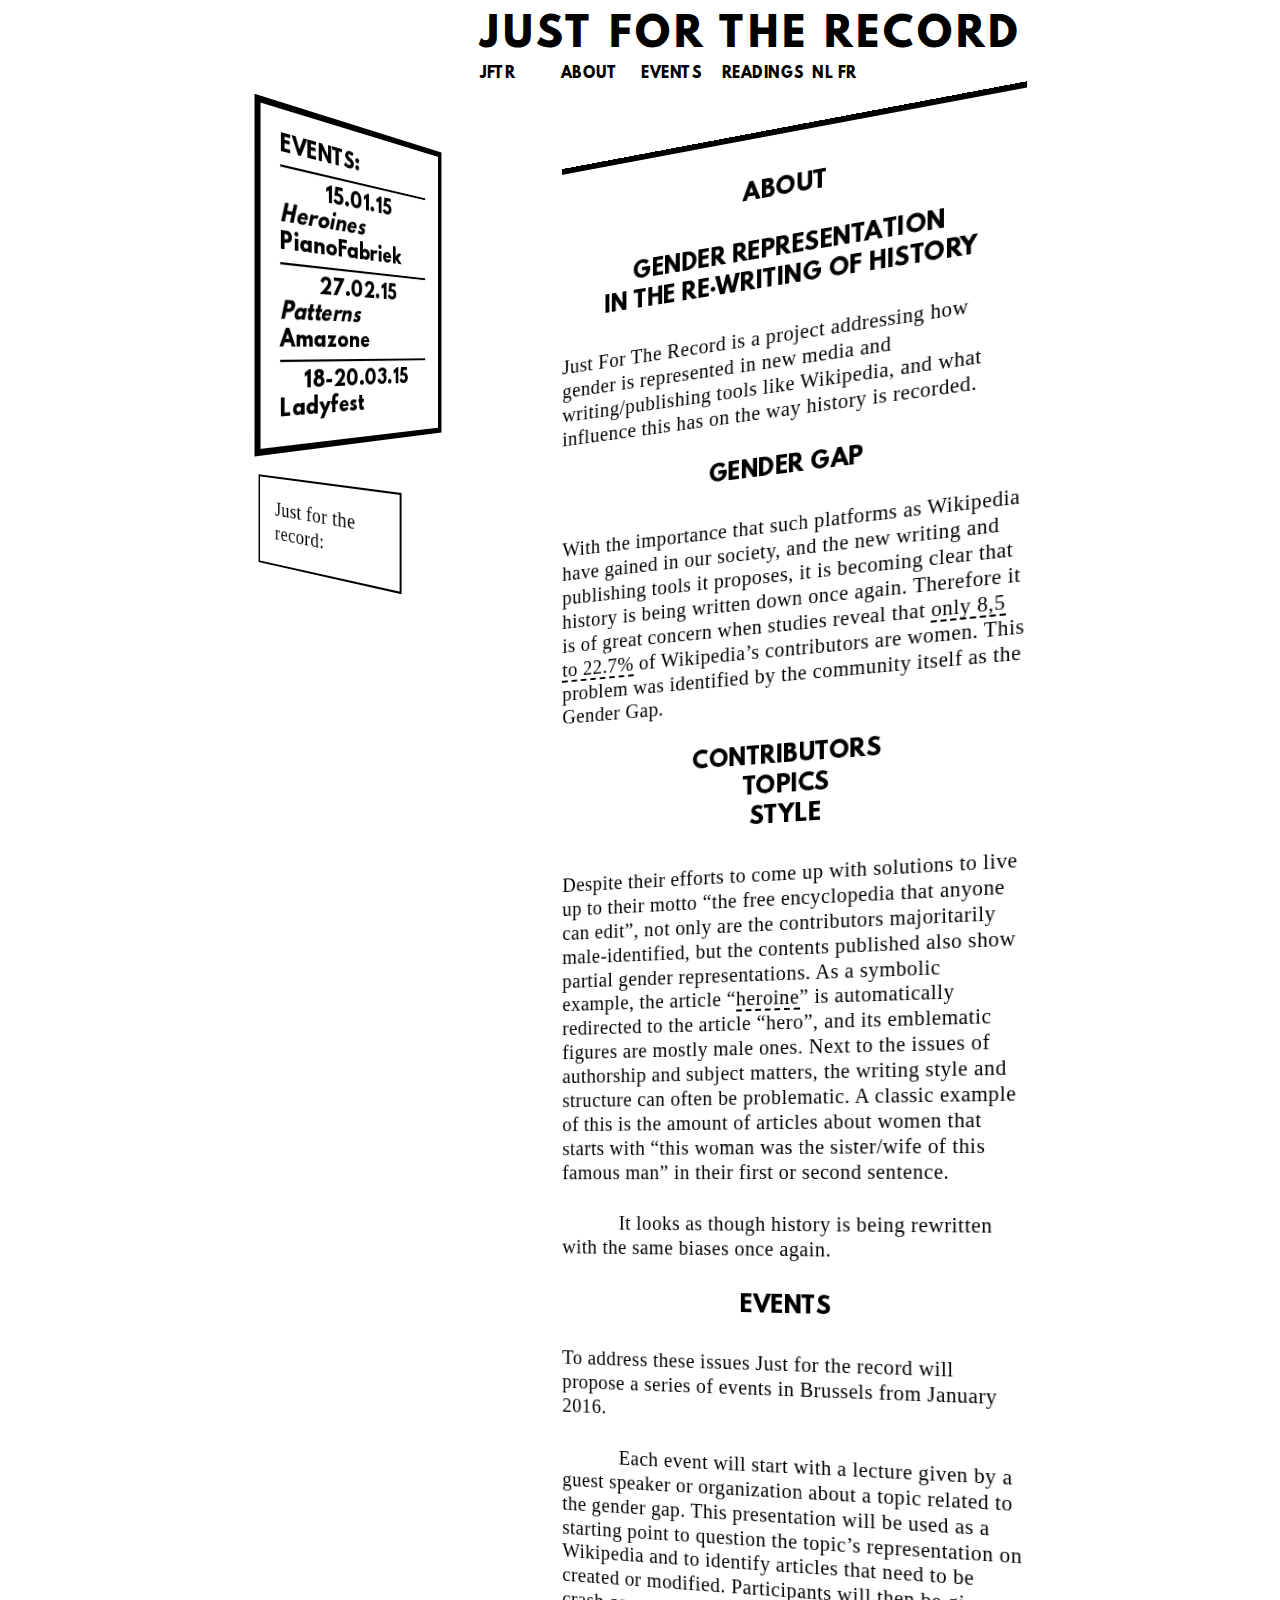
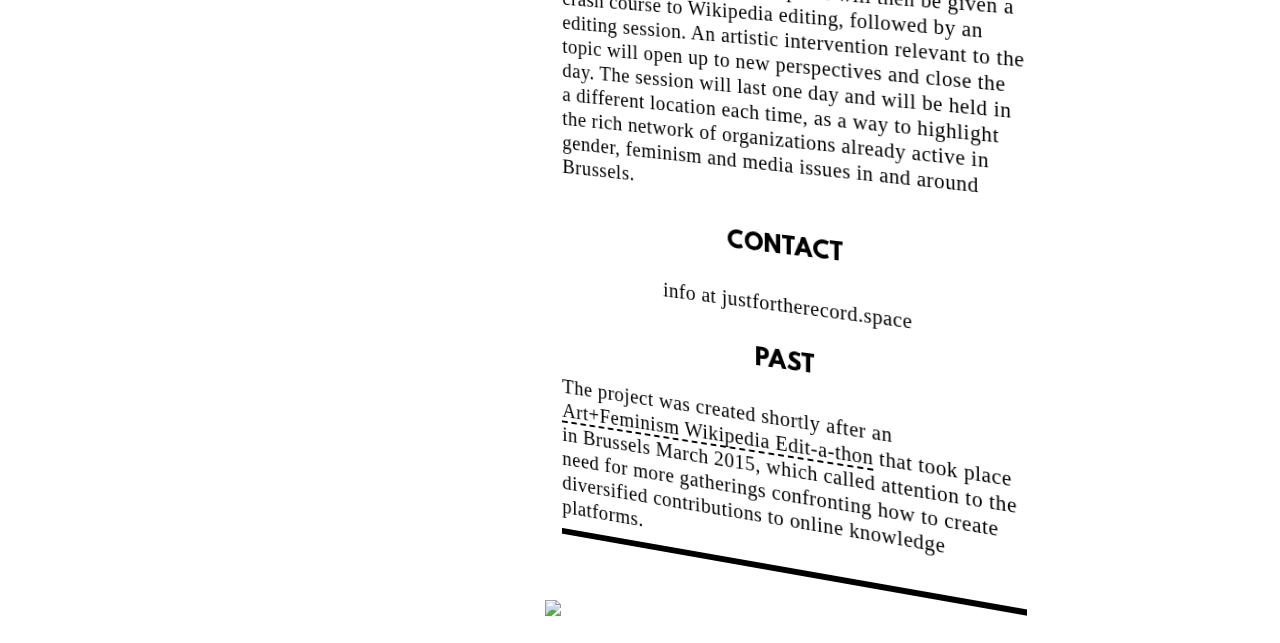
==== commit a7fd9ba5: "online-test through gh-pages with strong construction lines" ====
--- a/about.html
+++ b/about.html
@@ -44,6 +44,7 @@
 <body>
 
     <nav>
+        <h1 class="JFTR">Just For The Record</h1>
         <ul>
             <li><a href="index.html" class="internal-link">JFTR</a></li>
             <li><a href="about.html" class="internal-link">ABOUT</a></li>
--- a/style.css
+++ b/style.css
@@ -1,44 +1,46 @@
 /* ---------- FONTS ----------- */
 @font-face {
-    font-family: neo-euler;
-    src: url("/fonts/neo-euler/ams-euler.ttf");
-}
-@font-face {
-    font-family: bitter;
-    src: url("/fonts/bitter/Bitter-Bold.ttf");
-}
-@font-face {
-    font-family: junction;
-    src: url("/fonts/junction-master/webfonts/junction-bold.ttf");
+    font-family: 'neo-euler';
+    src: url("fonts/neo-euler/ams-euler.ttf");
+}
+@font-face {
+    font-family: 'bitter';
+    src: url("fonts/bitter/Bitter-Regular.ttf");
+    font-weight: normal;
+}
+@font-face {
+    font-family: 'bitter';
+    src: url("fonts/bitter/Bitter-Bold.ttf");
     font-weight: bold;
 }
 @font-face {
-    font-family: junction;
-    src: url("/fonts/junction-master/webfonts/junction-light.ttf");
+    font-family: 'junction';
+    src: url("fonts/junction-master/webfonts/junction-bold.ttf");
+    font-weight: bold;
+}
+@font-face {
+    font-family: 'junction';
+    src: url("fonts/junction-master/webfonts/junction-light.ttf");
     font-weight: light;
 }
 @font-face {
-    font-family: junction;
-    src: url('/fonts/league-spartan-master/_webfonts/leaguespartan-bold.eot');
-    /*src: url('/fonts/league-spartan-master/_webfonts/leaguespartan-bold.woff2') format('woff2'),
-         url('/fonts/league-spartan-master/_webfonts/leaguespartan-bold.woff') format('woff'),
-         url('/fonts/league-spartan-master/_webfonts/leaguespartan-bold.ttf') format('truetype'),
-         url('/fonts/league-spartan-master/_webfonts/leaguespartan-bold.svg') format('svg');*/
+    font-family: 'junction';
+    src: url('fonts/junction-master/_webfonts/Junction-regular.otf');
+    font-weight: normal;
+    font-style: normal;
+  }
+@font-face {
+    font-family: 'spartan';
+    src: url('fonts/league-spartan-master/_webfonts/leaguespartan-bold.eot');
+    src: url('fonts/league-spartan-master/_webfonts/leaguespartan-bold.woff2') format('woff2'),
+         url('fonts/league-spartan-master/_webfonts/leaguespartan-bold.woff') format('woff'),
+         url('fonts/league-spartan-master/_webfonts/leaguespartan-bold.ttf') format('truetype');
     font-weight: bold;
     font-style: normal;
-  }
-@font-face {
-    font-family: 'spartan';
-    src: url('/fonts/league-spartan-master/_webfonts/leaguespartan-bold.eot');
-    src: url('/fonts/league-spartan-master/_webfonts/leaguespartan-bold.woff2') format('woff2'),
-         url('/fonts/league-spartan-master/_webfonts/leaguespartan-bold.woff') format('woff'),
-         url('/fonts/league-spartan-master/_webfonts/leaguespartan-bold.ttf') format('truetype');
-    font-weight: bold;
-    font-style: normal;
 }
 @font-face {
     font-family: 'universelse';
-    src: url("/fonts/universelse/universelse-bold-webfont.ttf");
+    src: url("fonts/universelse/universelse-bold-webfont.ttf");
 }
 
 /* FIX THE BROWSERS’ DEFAULT SETTINGS */
@@ -57,9 +59,7 @@
     margin: auto;
     margin-top: 10px;
     margin-bottom: 50px;
-  /* font-family: spartan;*/
-    font-family: 'spartan';
-    font-weight: bold;
+    font-family: 'PT Sans';
     font-style: normal;
     font-size: 1.3em;
     line-height: 1.2em;
@@ -78,11 +78,12 @@
     margin-left: 30%;
     font-size: 14px;
     margin-bottom: 40px;
+    font-family: 'spartan';
 }
 nav li, nav div {
     display: inline-block;
     list-style-type: none;
-    text-align: center;
+    text-align: left;
     margin-right: 20px;
     width: 10%;
 }
@@ -103,6 +104,13 @@
     margin-bottom: 30px;
     font-weight: normal;
     text-align: center;
+    font-family: 'spartan';
+}
+h1.JFTR {
+    font-size: 40px;
+    letter-spacing: 4px;
+    margin-bottom:0px;
+    text-align: left;
 }
 h2 {
     font-size: 1.1em;
@@ -112,6 +120,7 @@
     margin-bottom: 30px;
     font-weight: normal;
     text-align: center;
+    font-family: 'spartan';
 }
 h3 {
     font-size: 0.9em;
@@ -145,12 +154,14 @@
 }
 hr {
     border-top: 2px solid black;
+    margin: 5px 0;
 }
 
 /* PERSPECTIVE */
 /* aside elements on every pages */
 .aside-calendar {
-    border: 2px solid black;
+    border: 6px solid black;
+    font-family: 'spartan';
 }
 .aside-misc {
 /*    background-color: #3498db;*/
@@ -165,10 +176,13 @@
     perspective: 500px;
     width: 70%;
     float: left;
-    margin-left: -35px;
+    margin-left: -45px;
 }
 div.perspective-main div {
     transform: rotateY(-15deg);
+    border-top: 6px solid black;
+    border-bottom: 6px solid black;
+    padding: 10px 0;
 }
 aside.perspective-main {
     perspective: 600px;
@@ -187,16 +201,19 @@
     perspective: 1500px;
     width: 60%;
     float: left;
-    margin-left: -10px;
+    margin-left: -15px;
 }
 div.perspective-about div {
     transform: rotateY(-15deg);
+    border-top: 6px solid black;
+    border-bottom: 6px solid black;
+    padding: 10px 0;
 }
 aside.perspective-about {
     perspective: 600px;
-    width: 40%;
-/*    border: 2px dotted black;*/
-    float: left;
+    width: 30%;
+    float: left;
+    margin-right: 10%;
 }
 aside.perspective-about .aside-calendar {
     transform: rotateY(40deg);
@@ -213,12 +230,15 @@
 }
 div.perspective-events div {
     transform: rotateY(-15deg);
+    border-top: 6px solid black;
+    border-bottom: 6px solid black;
+    padding: 10px 0;
 }
 aside.perspective-events {
     perspective: 600px;
-    width: 50%;
-/*    border: 2px dotted black;*/
-    float: left;
+    width: 30%;
+    float: left;
+    margin-right: 20%;
 }
 aside.perspective-events .aside-calendar {
     transform: rotateY(40deg);
@@ -235,12 +255,15 @@
 }
 div.perspective-readings div {
     transform: rotateY(-15deg);
+    border-top: 6px solid black;
+    border-bottom: 6px solid black;
+    padding: 10px 0;
 }
 aside.perspective-readings {
     perspective: 600px;
-    width: 60%;
-/*    border: 2px dotted black;*/
-    float: left;
+    width: 30%;
+    float: left;
+    margin-right: 30%;
 }
 aside.perspective-readings .aside-calendar {
     transform: rotateY(40deg);
@@ -250,10 +273,10 @@
 }
 
 /* LANGUAGES */
-/* for the langugae button */
+/* for the language button */
 #select_language {
     cursor: pointer;
-    color: grey;
+    padding-left: 10px;
 }
 /* when a language is selected the others are not displayed */
 .active {
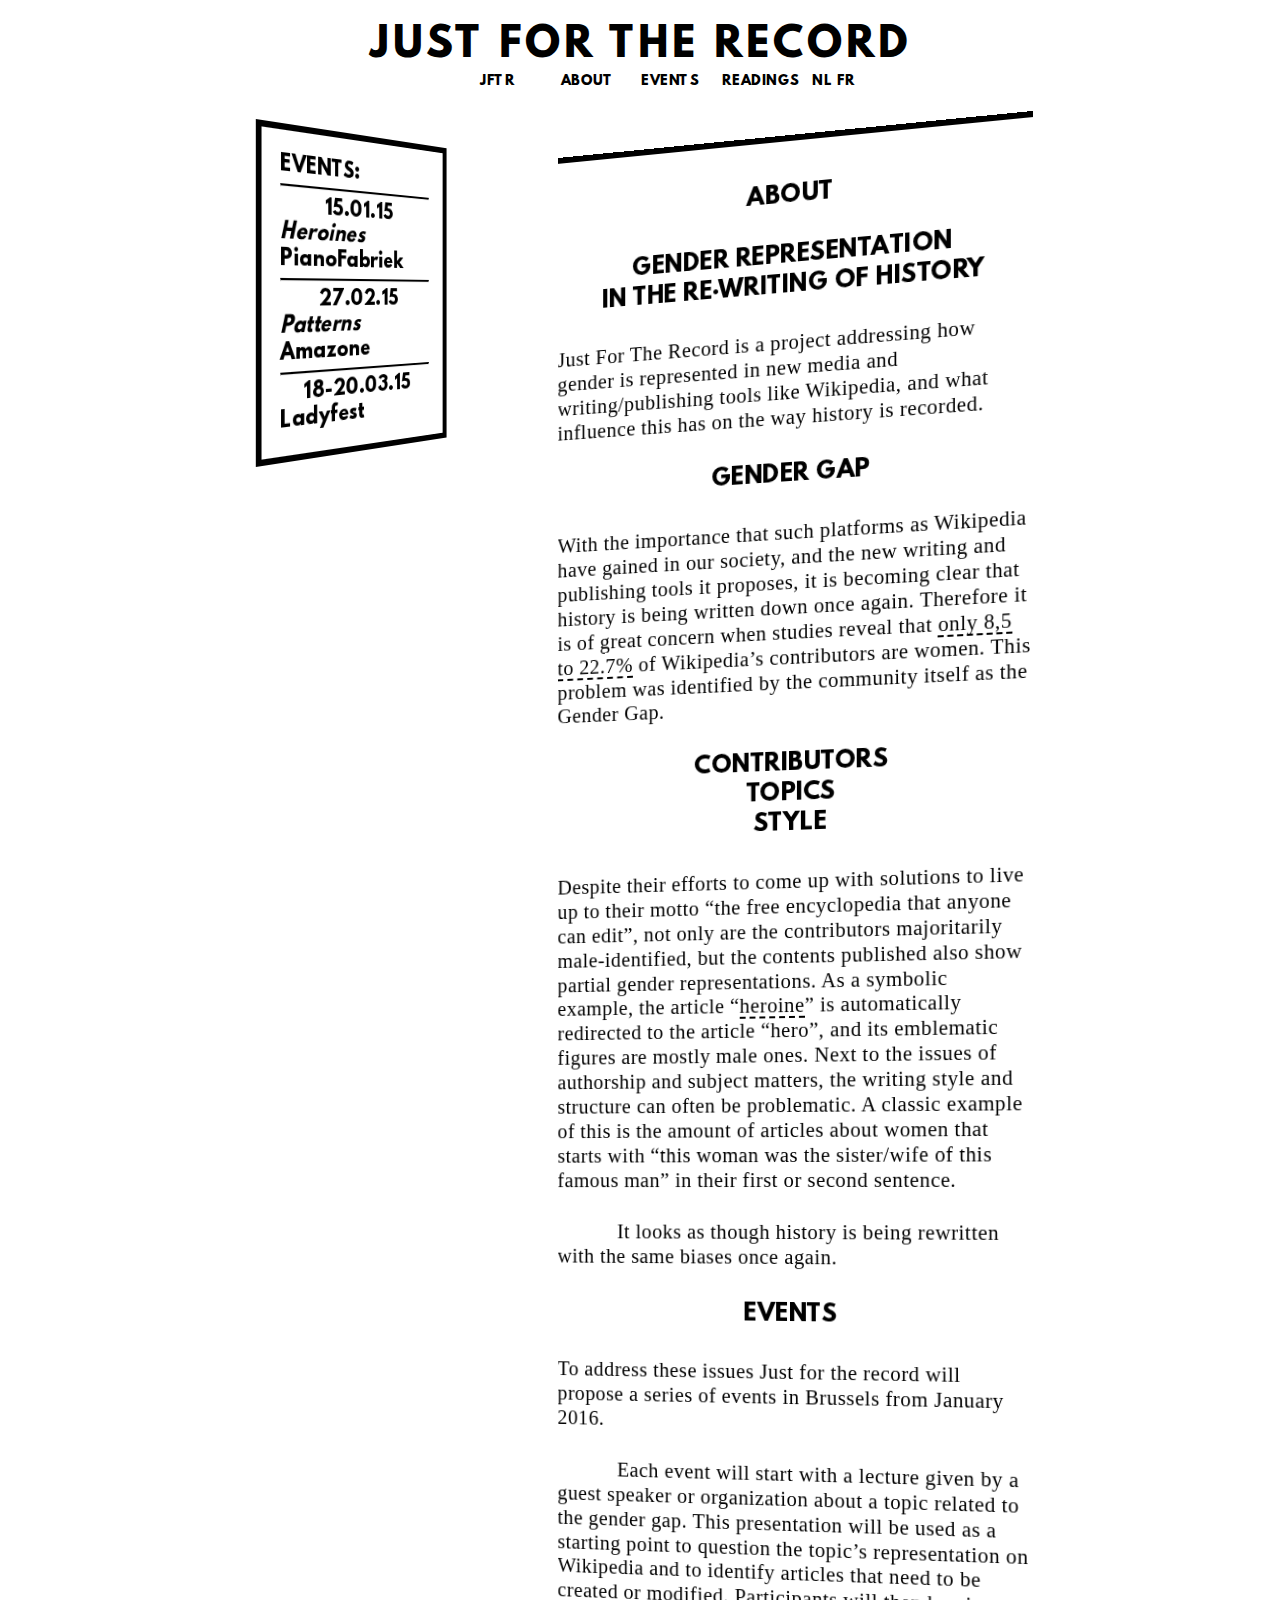
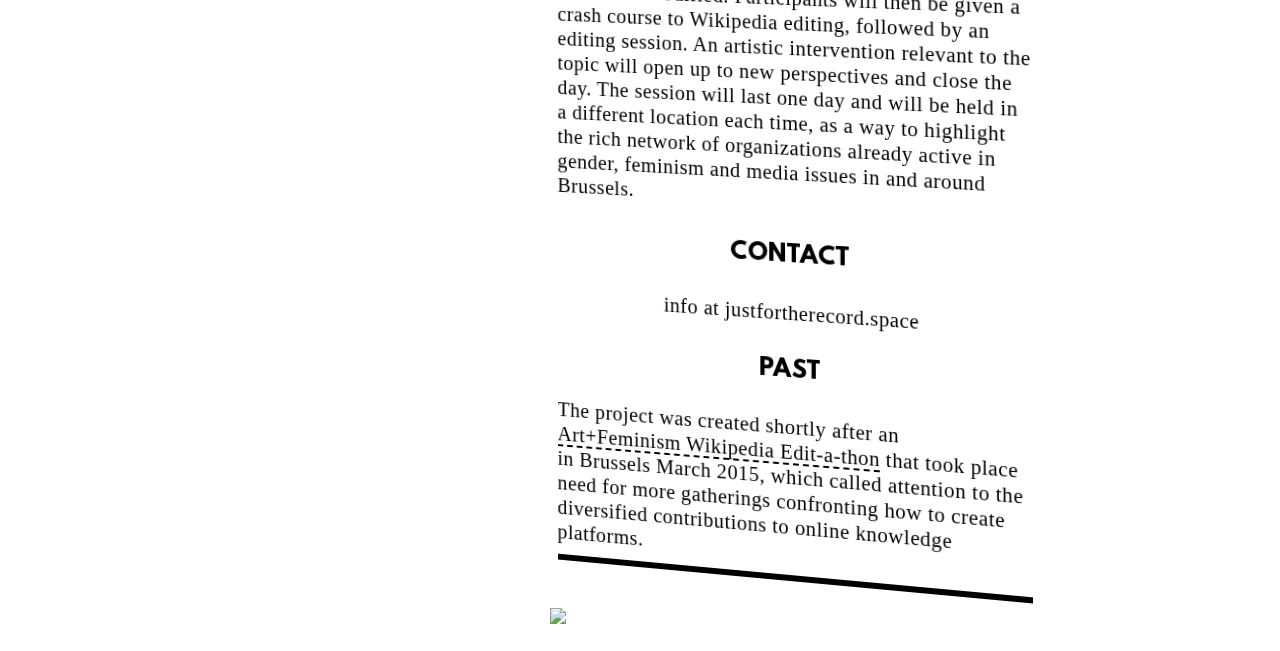
==== commit e6b1b1c1: "back to white background + centred title" ====
--- a/about.html
+++ b/about.html
@@ -42,9 +42,8 @@
 
 </head>
 <body>
-
+<h1 class="JFTR">Just For The Record</h1>
     <nav>
-        <h1 class="JFTR">Just For The Record</h1>
         <ul>
             <li><a href="index.html" class="internal-link">JFTR</a></li>
             <li><a href="about.html" class="internal-link">ABOUT</a></li>
--- a/style.css
+++ b/style.css
@@ -31,10 +31,11 @@
   }
 @font-face {
     font-family: 'spartan';
-    src: url('fonts/league-spartan-master/_webfonts/leaguespartan-bold.eot');
-    src: url('fonts/league-spartan-master/_webfonts/leaguespartan-bold.woff2') format('woff2'),
-         url('fonts/league-spartan-master/_webfonts/leaguespartan-bold.woff') format('woff'),
-         url('fonts/league-spartan-master/_webfonts/leaguespartan-bold.ttf') format('truetype');
+    src: url('fonts/league-spartan/LeagueSpartan-Bold.otf');
+    src: url('fonts/league-spartan/leaguespartan-bold.eot');
+    src: url('fonts/league-spartan/leaguespartan-bold.woff2') format('woff2'),
+         url('fonts/league-spartan/leaguespartan-bold.woff') format('woff'),
+         url('fonts/league-spartan/leaguespartan-bold.ttf') format('truetype');
     font-weight: bold;
     font-style: normal;
 }
@@ -76,7 +77,7 @@
 nav {
     margin-top: 0px;
     margin-left: 30%;
-    font-size: 14px;
+    font-size: 13px;
     margin-bottom: 40px;
     font-family: 'spartan';
 }
@@ -109,8 +110,9 @@
 h1.JFTR {
     font-size: 40px;
     letter-spacing: 4px;
-    margin-bottom:0px;
-    text-align: left;
+    margin-top: 20px;
+    margin-bottom: -2px;
+    text-align: center;
 }
 h2 {
     font-size: 1.1em;
@@ -164,12 +166,13 @@
     font-family: 'spartan';
 }
 .aside-misc {
+    display: none;
 /*    background-color: #3498db;*/
     width: 170px;
     padding: 20px;
     margin-top: 40px;
     border: 2px solid black;
-    transform: rotateY(-30deg);
+    transform: rotateY(-0deg);
 }
 /* main page */
 div.perspective-main {
@@ -201,22 +204,22 @@
     perspective: 1500px;
     width: 60%;
     float: left;
-    margin-left: -15px;
+    margin-left: -10px;
 }
 div.perspective-about div {
-    transform: rotateY(-15deg);
+    transform: rotateY(-8deg);
     border-top: 6px solid black;
     border-bottom: 6px solid black;
     padding: 10px 0;
 }
 aside.perspective-about {
-    perspective: 600px;
+    perspective: 800px;
     width: 30%;
     float: left;
     margin-right: 10%;
 }
 aside.perspective-about .aside-calendar {
-    transform: rotateY(40deg);
+    transform: rotateY(38deg);
 /*    background-color: #2ecc71;*/
     padding: 20px;
     width: 100%;
@@ -235,13 +238,13 @@
     padding: 10px 0;
 }
 aside.perspective-events {
-    perspective: 600px;
+    perspective: 1000px;
     width: 30%;
     float: left;
     margin-right: 20%;
 }
 aside.perspective-events .aside-calendar {
-    transform: rotateY(40deg);
+    transform: rotateY(36deg);
 /*    background-color: #2ecc71;*/
     padding: 20px;
     width: 100%;
@@ -251,22 +254,23 @@
     perspective: 1000px;
     width: 40%;
     float: left;
-    margin-left: -10px;
+    margin-left: -4px;
+    margin-bottom: 30px;
 }
 div.perspective-readings div {
-    transform: rotateY(-15deg);
+    transform: rotateY(-6deg);
     border-top: 6px solid black;
     border-bottom: 6px solid black;
     padding: 10px 0;
 }
 aside.perspective-readings {
-    perspective: 600px;
+    perspective: 1200px;
     width: 30%;
     float: left;
     margin-right: 30%;
 }
 aside.perspective-readings .aside-calendar {
-    transform: rotateY(40deg);
+    transform: rotateY(34deg);
 /*    background-color: #2ecc71;*/
     padding: 20px;
     width: 100%;
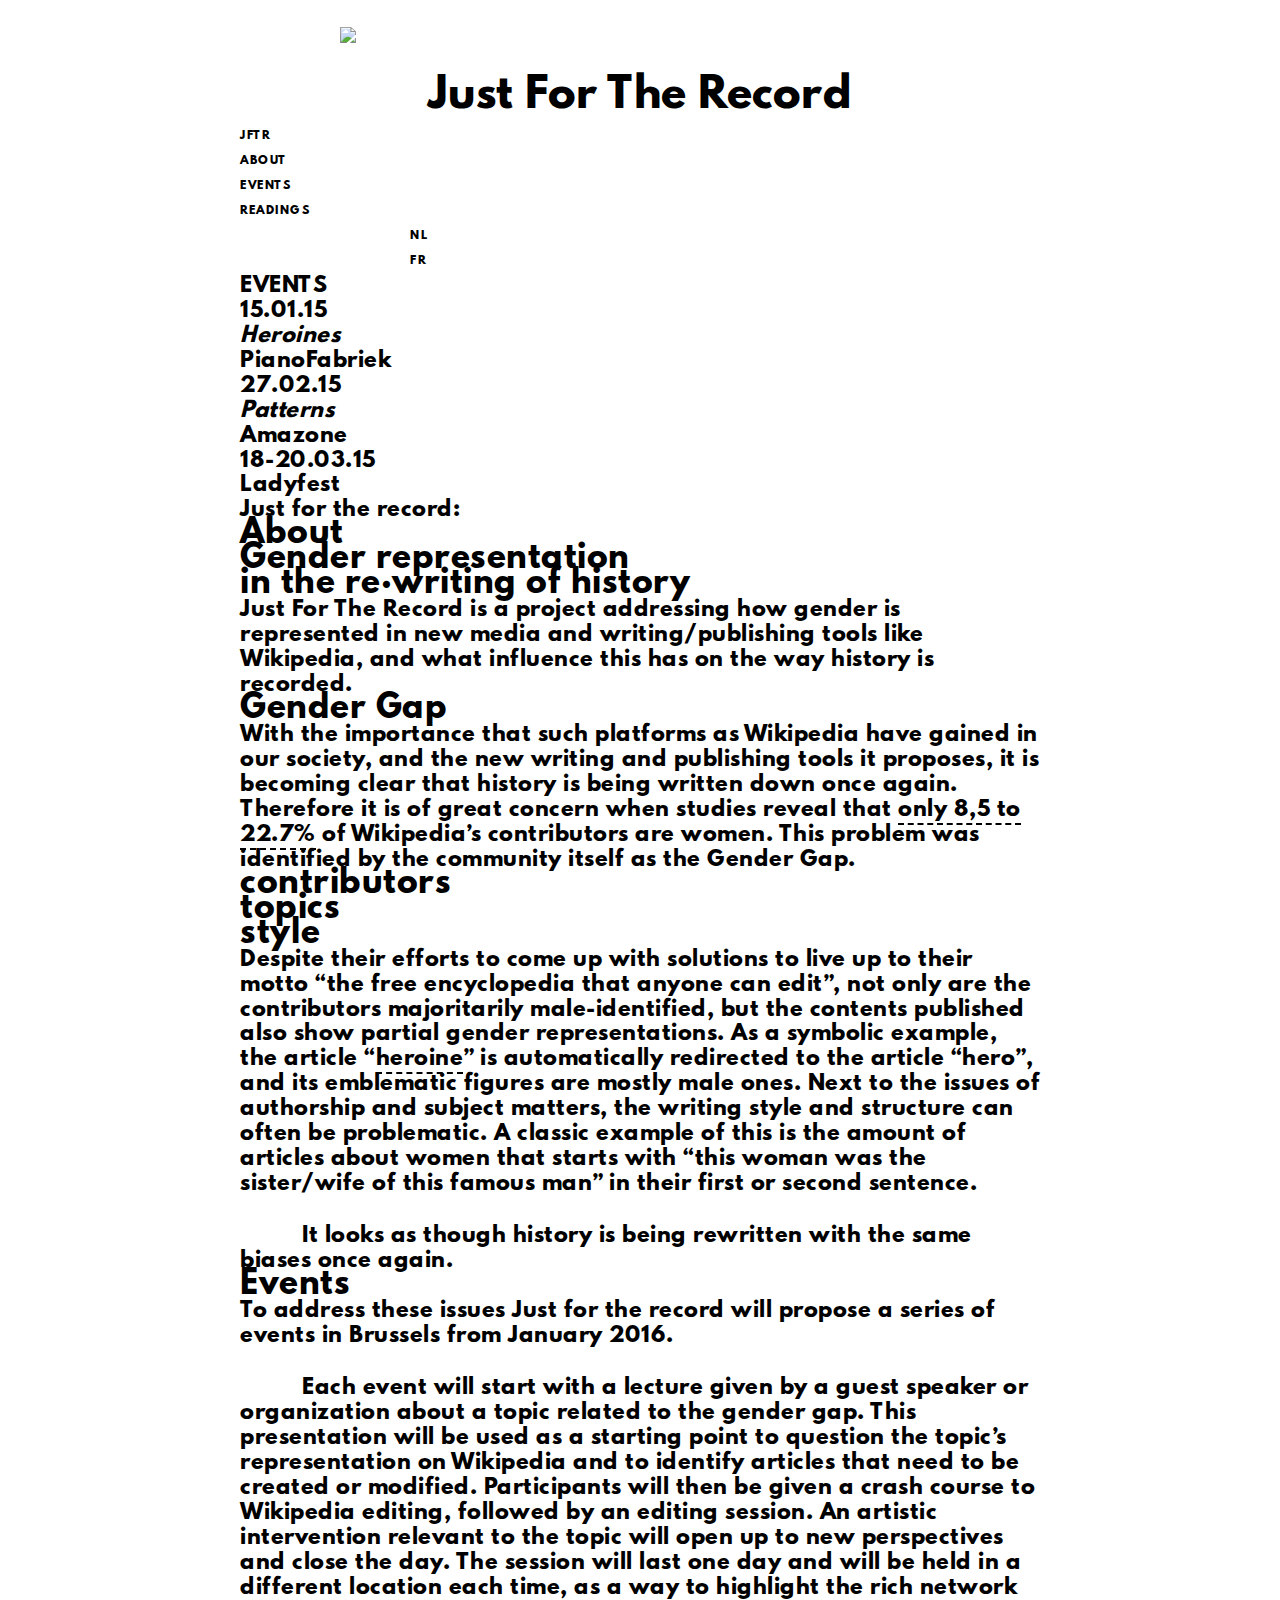
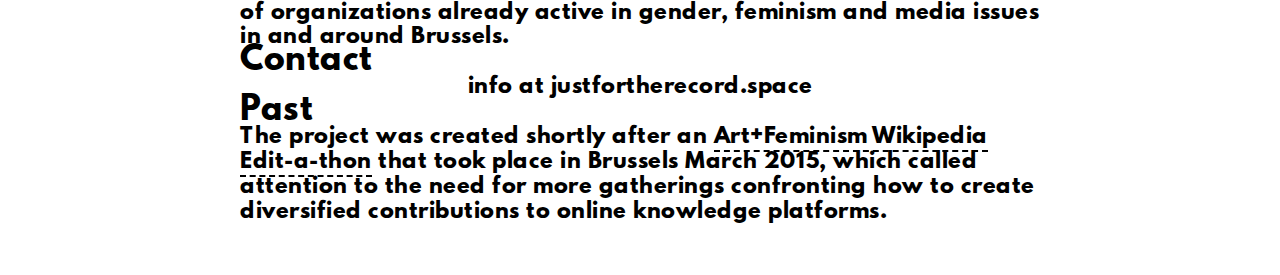
==== commit bf5c8074: "cleaning index.html and style.css" ====
--- a/about.html
+++ b/about.html
@@ -42,118 +42,141 @@
 
 </head>
 <body>
-<h1 class="JFTR">Just For The Record</h1>
-    <nav>
-        <ul>
-            <li><a href="index.html" class="internal-link">JFTR</a></li>
-            <li><a href="about.html" class="internal-link">ABOUT</a></li>
-            <li><a href="events.html" class="internal-link">EVENTS</a></li>
-            <li><a href="readings.html" class="internal-link">READINGS</a></li>
-            <div id="select_language">
-                <ul>
-                    <li class="nl"><a href="#nl" class="internal-link">NL</a></li>
-                    <li class="fr"><a href="#fr" class="internal-link">FR</a></li>
-                    <li class="en"><a href="#en" class="internal-link">EN</a></li>
-                </ul>
-            </div>
-        </ul>
-    </nav>
+
+  <div class="header">
+              <img class="logo" src="images/favicon.ico"/>
+              <h1> Just For The Record</h1>
+
+                  <nav>
+                      <ul>
+                          <li><a href="index.html" class="internal-link">JFTR</a></li>
+                          <li><a href="about.html" class="internal-link">ABOUT</a></li>
+                          <li><a href="events.html" class="internal-link">EVENTS</a></li>
+                          <li><a href="readings.html" class="internal-link">READINGS</a></li>
+                          <div id="select_language">
+                              <ul>
+                                  <li class="nl"><a href="#nl" class="internal-link">NL</a></li>
+                                  <li class="fr"><a href="#fr" class="internal-link">FR</a></li>
+                                  <li class="en"><a href="#en" class="internal-link">EN</a></li>
+                              </ul>
+                          </div>
+                      </ul>
+                  </nav>
+  </div>
 
 
 <aside class="perspective-about">
-    <div class="aside-calendar">
-        <a href="events.html" class="internal-link">EVENTS:<br />
-        <hr>
-        <ul>
-        <li style="text-align: center">15.01.15</li>
-        <li><i>Heroines</i></li>
-        <li>PianoFabriek</li>
-        <hr>
-        <li style="text-align: center">27.02.15</li>
-        <li><i>Patterns</i></li>
-        <li>Amazone</li>
-        <hr>
-        <li style="text-align: center">18-20.03.15</li>
-        <li>Ladyfest</li>
-        </ul></a>
-    </div>
-    <div class="aside-misc container">Just for the record:
-        <div id="items-container">
-        </div>
-    </div>
-    <div class="aside-logo">
-    </div>
+  <div class="aside-calendar">
+      <a href="events.html" class="internal-link">EVENTS<br />
+      <!-- <hr> -->
+      <ul>
+      <dt>15.01.15</dt>
+      <dd><i>Heroines</i></dd>
+      <dd>PianoFabriek</dd>
+      <!-- <hr> -->
+      <dt>27.02.15</dt>
+      <dd><i>Patterns</i></dd>
+      <dd>Amazone</dd>
+      <!-- <hr> -->
+      <dt>18-20.03.15</dt>
+      <dd>Ladyfest</dd>
+      </ul></a>
+  </div>
+  <div class="aside-misc container">Just for the record:
+      <div id="items-container">
+      </div>
+  </div>
 </aside>
 
 <div id="text" class="perspective-about">
 
-    <div class="nl" lang="nl">
-        <h2>===in aanbouw===</h2>
-        <p>Just For The Record is een project dat kijkt aan hoe gender is vertegenwoordigd in de nieuwe media, schrijven/publishing tools zoals Wikipedia, en hoe dat beïnvloedt de manier waarop geschiedenis wordt vastgelegd.</p>
-    <p>Om deze onderwerpen te aansnijden, en meer online diversiteit te stimuleeren, Just For The Record steelt een opeenvolging van thematische evenementen vanaf January 2016, met gasten, presentaties en collectieve editing sessions op Wikipedia: op de 15.01.15 “Heldinnen” in PianoFabriek met Catherine Lenoble, op de 27.02.15 “Patterns” in Amazone met Femke Snelting, op de 18-20.03.15 in the Ladyfest… <a href="events.html" class="internal-link">&#8594;</a></p>
-    <p>Onze evenementen zijn gratis en open voor iedereen, vóór het zover is kunnen jullie hier een selectie van artikels, naslagwerken, en meer informatie op deze onderwerpen. <a href="readings.html" class="internal-link">&#8594;</a></p>
-    <h2>Contact</h2>
-    <p style="text-align: center">info at justfortherecord.space</p>
+                    <div class="nl" lang="nl">
+                        <h2>===in aanbouw===</h2>
+                        <p>Just For The Record is een project dat kijkt aan hoe gender is vertegenwoordigd in de nieuwe media, schrijven/publishing tools zoals Wikipedia, en hoe dat beïnvloedt de manier waarop geschiedenis wordt vastgelegd.</p>
+                    <p>Om deze onderwerpen te aansnijden, en meer online diversiteit te stimuleeren, Just For The Record steelt een opeenvolging van thematische evenementen vanaf January 2016, met gasten, presentaties en collectieve editing sessions op Wikipedia: op de 15.01.15 “Heldinnen” in PianoFabriek met Catherine Lenoble, op de 27.02.15 “Patterns” in Amazone met Femke Snelting, op de 18-20.03.15 in the Ladyfest… <a href="events.html" class="internal-link">&#8594;</a></p>
+                    <p>Onze evenementen zijn gratis en open voor iedereen, vóór het zover is kunnen jullie hier een selectie van artikels, naslagwerken, en meer informatie op deze onderwerpen. <a href="readings.html" class="internal-link">&#8594;</a></p>
+                    <h2>Contact</h2>
+                    <p style="text-align: center">info at justfortherecord.space</p>
 
-    </div><!-- end div NL -->
+                    </div>
+<!-- end div NL -->
 
-    <div class="en" lang="en">
+                      <div class="en" lang="en">
 
-        <!--<h1>Just For The Record</h1>
-        <h2>Gender representation<br/>in the re·writing of history</h2>
-        Gender representation<br/>in collaborative writing platforms-->
-        <!--Gender representation in writing &amp; publishing environments-->
-        <!--Gender representation in new online writing & publishing environments-->
-        <!--Gender representation and participation in-->
-        <h2>About</h2>
-        <h2>Gender representation<br/>in the re·writing of history</h2>
-        <p>Just For The Record is a project addressing how gender is represented in new media and writing/publishing tools like Wikipedia, and what influence this has on the way history is recorded.</p>
-        <h2>Gender Gap</h2>
-        <p>
-With the importance that such platforms as Wikipedia have gained in our society, and the new writing and publishing tools it proposes, it is becoming clear that history is being written down once again. Therefore it is of great concern when studies reveal that <a href="https://meta.wikimedia.org/wiki/Address_the_gender_gap/FAQ#How_many_women_are_there_on_Wikipedia_.28and_other_Wikimedia_projects.29.3F" target="_blank">only 8,5 to 22.7%</a> of Wikipedia’s contributors are women. This problem was identified by the community itself as the Gender Gap.</p>
-<h2>contributors<br />topics<br />style</h2>
-<p>Despite their efforts to come up with solutions to live up to their motto “the free encyclopedia that anyone can edit”, not only are the contributors majoritarily male-identified, but the contents published also show partial gender representations.  As a symbolic example, the article “<a href="https://en.wikipedia.org/wiki/Heroine" target="_blank">heroine</a>” is automatically redirected to the article “hero”, and its emblematic figures are mostly male ones. Next to the issues of authorship and subject matters, the writing style and structure can often be problematic. A classic example of this is the amount of articles about women that starts with “this woman was the sister/wife of this famous man” in their first or second sentence.</p>
-<p>It looks as though history is being rewritten with the same biases once again.</p>
-<h2>Events</h2>
-<p>To address these issues Just for the record will propose a series of events in Brussels from January 2016.</p>
-<p>Each event will start with a lecture given by a guest speaker or organization about  a topic related to the gender gap. This presentation will be used as a  starting point to question the topic’s representation on Wikipedia and   to identify articles that need to be created or modified. Participants  will then be given a crash course to Wikipedia editing, followed by an  editing session. An artistic intervention relevant to the topic will open up to new perspectives and close the day. The session will last one day and   will be held in a different location each time, as a way to highlight   the rich network of organizations already active in gender, feminism  and  media issues in and around Brussels. </p>
-        <h2>Contact</h2>
-        <p style="text-align: center">info at justfortherecord.space</p>
-        <h2>Past</h2>
-        <p>The project was created shortly after an <a href="https://en.wikipedia.org/wiki/Wikipedia:Meetup/Brussels/ArtAndFeminism_2015" target="_blank">Art+Feminism Wikipedia Edit-a-thon</a> that took place in Brussels March 2015, which called attention to the need for more gatherings confronting how to create diversified contributions to online knowledge platforms.</p>
+                          <!--<h1>Just For The Record</h1>
+                          <h2>Gender representation<br/>in the re·writing of history</h2>
+                          Gender representation<br/>in collaborative writing platforms-->
+                          <!--Gender representation in writing &amp; publishing environments-->
+                          <!--Gender representation in new online writing & publishing environments-->
+                          <!--Gender representation and participation in-->
+                          <h2>About</h2>
+                          <h2>Gender representation<br/>in the re·writing of history</h2>
+                          <p>Just For The Record is a project addressing how gender is represented in new media and writing/publishing tools like Wikipedia, and what influence this has on the way history is recorded.</p>
+                          <h2>Gender Gap</h2>
+                          <p>
+                  With the importance that such platforms as Wikipedia have gained in our society, and the new writing and publishing tools it proposes, it is becoming clear that history is being written down once again. Therefore it is of great concern when studies reveal that <a href="https://meta.wikimedia.org/wiki/Address_the_gender_gap/FAQ#How_many_women_are_there_on_Wikipedia_.28and_other_Wikimedia_projects.29.3F" target="_blank">only 8,5 to 22.7%</a> of Wikipedia’s contributors are women. This problem was identified by the community itself as the Gender Gap.</p>
+                  <h2>contributors<br />topics<br />style</h2>
+                  <p>Despite their efforts to come up with solutions to live up to their motto “the free encyclopedia that anyone can edit”, not only are the contributors majoritarily male-identified, but the contents published also show partial gender representations.  As a symbolic example, the article “<a href="https://en.wikipedia.org/wiki/Heroine" target="_blank">heroine</a>” is automatically redirected to the article “hero”, and its emblematic figures are mostly male ones. Next to the issues of authorship and subject matters, the writing style and structure can often be problematic. A classic example of this is the amount of articles about women that starts with “this woman was the sister/wife of this famous man” in their first or second sentence.</p>
+                  <p>It looks as though history is being rewritten with the same biases once again.</p>
+                  <h2>Events</h2>
+                  <p>To address these issues Just for the record will propose a series of events in Brussels from January 2016.</p>
+                  <p>Each event will start with a lecture given by a guest speaker or organization about  a topic related to the gender gap. This presentation will be used as a  starting point to question the topic’s representation on Wikipedia and   to identify articles that need to be created or modified. Participants  will then be given a crash course to Wikipedia editing, followed by an  editing session. An artistic intervention relevant to the topic will open up to new perspectives and close the day. The session will last one day and   will be held in a different location each time, as a way to highlight   the rich network of organizations already active in gender, feminism  and  media issues in and around Brussels. </p>
+                          <h2>Contact</h2>
+                          <p style="text-align: center">info at justfortherecord.space</p>
+                          <h2>Past</h2>
+                          <p>The project was created shortly after an <a href="https://en.wikipedia.org/wiki/Wikipedia:Meetup/Brussels/ArtAndFeminism_2015" target="_blank">Art+Feminism Wikipedia Edit-a-thon</a> that took place in Brussels March 2015, which called attention to the need for more gatherings confronting how to create diversified contributions to online knowledge platforms.</p>
 
-    </div><!-- end div EN -->
+                      </div>
+<!-- end div EN -->
 
 
-    <div class="fr" lang="fr">
-        <h2>à propos</h2>
-        <h2>Representation des genres<br/>et ré·écriture de l’histoire</h2>
-        <!--Gender representation<br/>in collaborative writing platforms-->
-        <!--Gender representation in writing &amp; publishing environments-->
-        <!--Gender representation in new online writing & publishing environments-->
-        <!--Gender representation and participation in-->
+                    <div class="fr" lang="fr">
+                      <div id="text" class="perspective-about">
 
-        <p>Just For The Record est un projet portant sur la représentation des genres dans les nouveaux médias et les outils d’écriture/de partage du savoir tels que Wikipédia, et l’influence de cette représentation sur l’écriture de l’histoire et du savoir.</p>
-        <h2>gender gap</h2>
+                        <h2>à propos</h2>
+                        <h2>Representation des genres<br/>et ré·écriture de l’histoire</h2>
+                        <!--Gender representation<br/>in collaborative writing platforms-->
+                        <!--Gender representation in writing &amp; publishing environments-->
+                        <!--Gender representation in new online writing & publishing environments-->
+                        <!--Gender representation and participation in-->
 
-        <p>Avec l’importance que les plateformes de partage du savoir comme Wikipédia ont acquis dans notre société et leur innovation en termes de processus d’écriture (collaborative), nous sommes en train d’assister à une réécriture de l’histoire. Mais malgré la supposée ouverture des ces outils à tous, il est alarmant de constater que <a href="https://meta.wikimedia.org/wiki/Address_the_gender_gap/FAQ#How_many_women_are_there_on_Wikipedia_.28and_other_Wikimedia_projects.29.3F" target="_blank">seulement 8,5 à 22,7%</a> des contributeurs de Wikipédia sont des femmes. Ce phénomène, connu sous le terme de «&nspb;gender gap&nspb;» créé des biais dans l’écriture des savoirs et de l’histoire, et prolonge une tradition majoritairement masculine liée à la publication du savoir.</p>
+                        <p>Just For The Record est un projet portant sur la représentation des genres dans les nouveaux médias et les outils d’écriture/de partage du savoir tels que Wikipédia, et l’influence de cette représentation sur l’écriture de l’histoire et du savoir.</p>
+                      </div>
 
-        <h2>auteurs<br />
-            sujets<br />
-            style</h2>
+                        <div id="text" class="perspective-about">
 
-        <p>Très peu de femmes contributrices donc, et certains sujets sous-représentés. Un exemple symbolique en est l’article «&nspb;<a href="https://fr.wikipedia.org/wiki/H%C3%A9ro%C3%AFne_%28homonymie%29" target="_blank">héroine</a>&nspb;» qui n’existe pas en français, et dont la page d’homonymie renvoie vers la page «&nspb;hero&nspb;», supposée être neutre, qui présente malgré tout principalement des figures masculines de héros.
-        Un autre niveau problématique, l’écriture elle-même, influence la façon dont les sujets sont représentés. Encore beaucoup d’articles sur des femmes ont pour première ou seconde phrase «&nspb;telle femme est la soeur/femme de tel homme notoire&nspb;».</p>
-        <h2>événements</h2>
-        <p>Afin d’aborder ces problèmes et de promouvoir la diversité en ligne, Just for the Record proposera une série d’événements à Bruxelles et en Belgique à partir de janvier 2016.</p>
-        <p>Chaque événement débutera par une conférence donnée par un·e invité·e sur un sujet lié à l’égalité des genres et des sexes. Cette présentation servira de point de départ pour interroger la représentation du sujet sur Wikipédia et identifier les articles nécessitant d’être créés ou modifiés. Les participants apprendront les rudiments de l’édition sur Wikipédia, et pourront mettre leurs nouvelles connaissances en pratique lors d’une session d’édition intensive. Chaque réunion durera une journée et prendra place dans différents lieux, afin de mettre en évidence le riche réseau local d’organisations déjà actives dans les questions liées au genre, au féminisme et aux nouveaux médias.</p>
-        <h2>Contact</h2>
-        <p style="text-align: center">info at justfortherecord.space</p>
-        <h2>passé</h2>
-        <p>Le projet a été créé suite à l’événement <a href="https://en.wikipedia.org/wiki/Wikipedia:Meetup/Brussels/ArtAndFeminism_2015" target="_blank">Art+Feminism Wikipedia Edit-a-thon</a> en mars 2015 à Bruxelles, révélateur de la nécessité de rassemblements plus fréquents promouvant la diversité des genres représentés sur les plateformes de connaissance en ligne.</p>
+                        <h2>gender gap</h2>
+
+                        <p>Avec l’importance que les plateformes de partage du savoir comme Wikipédia ont acquis dans notre société et leur innovation en termes de processus d’écriture (collaborative), nous sommes en train d’assister à une réécriture de l’histoire. Mais malgré la supposée ouverture des ces outils à tous, il est alarmant de constater que <a href="https://meta.wikimedia.org/wiki/Address_the_gender_gap/FAQ#How_many_women_are_there_on_Wikipedia_.28and_other_Wikimedia_projects.29.3F" target="_blank">seulement 8,5 à 22,7%</a> des contributeurs de Wikipédia sont des femmes. Ce phénomène, connu sous le terme de «&nspb;gender gap&nspb;» créé des biais dans l’écriture des savoirs et de l’histoire, et prolonge une tradition majoritairement masculine liée à la publication du savoir.</p>
+                      </div>
+
+                        <div id="text" class="perspective-about">
+
+                        <h2>auteurs<br />
+                            sujets<br />
+                            style</h2>
+
+                        <p>Très peu de femmes contributrices donc, et certains sujets sous-représentés. Un exemple symbolique en est l’article «&nspb;<a href="https://fr.wikipedia.org/wiki/H%C3%A9ro%C3%AFne_%28homonymie%29" target="_blank">héroine</a>&nspb;» qui n’existe pas en français, et dont la page d’homonymie renvoie vers la page «&nspb;hero&nspb;», supposée être neutre, qui présente malgré tout principalement des figures masculines de héros.
+                        Un autre niveau problématique, l’écriture elle-même, influence la façon dont les sujets sont représentés. Encore beaucoup d’articles sur des femmes ont pour première ou seconde phrase «&nspb;telle femme est la soeur/femme de tel homme notoire&nspb;».</p>
+                      </div>
+
+                        <div id="text" class="perspective-about">
+
+                        <h2>événements</h2>
+                        <p>Afin d’aborder ces problèmes et de promouvoir la diversité en ligne, Just for the Record proposera une série d’événements à Bruxelles et en Belgique à partir de janvier 2016.</p>
+                        <p>Chaque événement débutera par une conférence donnée par un·e invité·e sur un sujet lié à l’égalité des genres et des sexes. Cette présentation servira de point de départ pour interroger la représentation du sujet sur Wikipédia et identifier les articles nécessitant d’être créés ou modifiés. Les participants apprendront les rudiments de l’édition sur Wikipédia, et pourront mettre leurs nouvelles connaissances en pratique lors d’une session d’édition intensive. Chaque réunion durera une journée et prendra place dans différents lieux, afin de mettre en évidence le riche réseau local d’organisations déjà actives dans les questions liées au genre, au féminisme et aux nouveaux médias.</p>
+                      </div>
+
+                        <div id="text" class="perspective-about">
+
+                        <h2>Contact</h2>
+                        <p style="text-align: center">info at justfortherecord.space</p>
+                        <h2>passé</h2>
+                        <p>Le projet a été créé suite à l’événement <a href="https://en.wikipedia.org/wiki/Wikipedia:Meetup/Brussels/ArtAndFeminism_2015" target="_blank">Art+Feminism Wikipedia Edit-a-thon</a> en mars 2015 à Bruxelles, révélateur de la nécessité de rassemblements plus fréquents promouvant la diversité des genres représentés sur les plateformes de connaissance en ligne.</p>
 
 
-    </div><!-- end div FR -->
+                    </div>
+<!-- end div FR -->
 
     <img src="http://justfortherecord.space/images/logo-trans.png" />
 
--- a/style.css
+++ b/style.css
@@ -1,8 +1,5 @@
 /* ---------- FONTS ----------- */
-@font-face {
-    font-family: 'neo-euler';
-    src: url("fonts/neo-euler/ams-euler.ttf");
-}
+
 @font-face {
     font-family: 'bitter';
     src: url("fonts/bitter/Bitter-Regular.ttf");
@@ -13,36 +10,46 @@
     src: url("fonts/bitter/Bitter-Bold.ttf");
     font-weight: bold;
 }
-@font-face {
-    font-family: 'junction';
-    src: url("fonts/junction-master/webfonts/junction-bold.ttf");
-    font-weight: bold;
-}
-@font-face {
-    font-family: 'junction';
-    src: url("fonts/junction-master/webfonts/junction-light.ttf");
-    font-weight: light;
-}
-@font-face {
-    font-family: 'junction';
-    src: url('fonts/junction-master/_webfonts/Junction-regular.otf');
-    font-weight: normal;
-    font-style: normal;
-  }
+
 @font-face {
     font-family: 'spartan';
-    src: url('fonts/league-spartan/LeagueSpartan-Bold.otf');
-    src: url('fonts/league-spartan/leaguespartan-bold.eot');
-    src: url('fonts/league-spartan/leaguespartan-bold.woff2') format('woff2'),
-         url('fonts/league-spartan/leaguespartan-bold.woff') format('woff'),
-         url('fonts/league-spartan/leaguespartan-bold.ttf') format('truetype');
+    src: url('fonts/league-spartan-master/_webfonts/leaguespartan-bold.eot');
+    src: url('fonts/league-spartan-master/_webfonts/leaguespartan-bold.woff2') format('woff2'),
+         url('fonts/league-spartan-master/_webfonts/leaguespartan-bold.woff') format('woff'),
+         url('fonts/league-spartan-master/_webfonts/leaguespartan-bold.ttf') format('truetype');
     font-weight: bold;
     font-style: normal;
 }
+
 @font-face {
-    font-family: 'universelse';
-    src: url("fonts/universelse/universelse-bold-webfont.ttf");
+    font-family: 'kroen';
+    src: url("fonts/kroen/Kreon-Regular.ttf");
+    font-weight: regular;
+
 }
+
+
+
+/* variables */
+/* ---------- MIXINS ----------- */
+/* Mixin to generate random number;
+   int should be 0 or 1, 1 being to make it an integer
+*/
+.makeRandom(@min: 0, @max: @min+1, @int: 0) {
+  .checkInt() {
+    @getNum: `Math.random() * (@{max} - @{min} + @{int})`;
+    @base: unit(`@{int} == 1 ? Math.floor(@{getNum}) : @{getNum}`);
+  }
+  .checkInt();
+  @randNum: @base + @min;
+}
+
+@keyframes example {
+    0%  {background-color: #96CAAF;}
+    50%  {background-color: #AEA985; }
+    100%  {background-color: #96CAAF;}
+}
+
 
 /* FIX THE BROWSERS’ DEFAULT SETTINGS */
 * {
@@ -60,34 +67,18 @@
     margin: auto;
     margin-top: 10px;
     margin-bottom: 50px;
-    font-family: 'PT Sans';
-    font-style: normal;
+    font-family: 'spartan';
     font-size: 1.3em;
     line-height: 1.2em;
     letter-spacing: 0.5px;
+
 }
-.grid div {
-    float: left;
-    width: 10%;
-    border-left: 1px dotted black;
-    border-right: 1px dotted black;
-    text-align: right;
-    padding: 5px;
+
+
+nav {
+    font-size: 11px;
 }
-nav {
-    margin-top: 0px;
-    margin-left: 30%;
-    font-size: 13px;
-    margin-bottom: 40px;
-    font-family: 'spartan';
-}
-nav li, nav div {
-    display: inline-block;
-    list-style-type: none;
-    text-align: left;
-    margin-right: 20px;
-    width: 10%;
-}
+
 nav li.nl, nav li.fr, nav li.en {
     margin-right: 0px;
     width: auto;
@@ -99,37 +90,14 @@
     margin-top: 1.3em;
 }
 h1 {
-    font-size: 1.3em;
+    font-size: 2em;
     line-height: 1.3em;
-    text-transform: uppercase;
-    margin-bottom: 30px;
-    font-weight: normal;
     text-align: center;
-    font-family: 'spartan';
-}
-h1.JFTR {
-    font-size: 40px;
-    letter-spacing: 4px;
-    margin-top: 20px;
-    margin-bottom: -2px;
-    text-align: center;
+    margin-top: 20pt;
 }
 h2 {
-    font-size: 1.1em;
-    line-height: 1.3em;
-    text-transform: uppercase;
-    margin-top: 30px;
-    margin-bottom: 30px;
-    font-weight: normal;
-    text-align: center;
-    font-family: 'spartan';
 }
 h3 {
-    font-size: 0.9em;
-    line-height: 1.3em;
-    text-transform: uppercase;
-    margin-top: 30px;
-    font-weight: normal;
 }
 /* LINKS */
 a, a:visited, a:hover, a:active, a:link {
@@ -143,9 +111,7 @@
 li {
     list-style-type: none;
 }
-.bibliography li {
-    margin-top: 1.3em;
-}
+
 /* ELEMENTS */
 img {
     display: block;
@@ -154,133 +120,12 @@
     margin-top: 1.3em;
     margin-bottom: 1.3em;
 }
-hr {
-    border-top: 2px solid black;
-    margin: 5px 0;
-}
-
-/* PERSPECTIVE */
-/* aside elements on every pages */
-.aside-calendar {
-    border: 6px solid black;
-    font-family: 'spartan';
-}
-.aside-misc {
-    display: none;
-/*    background-color: #3498db;*/
-    width: 170px;
-    padding: 20px;
-    margin-top: 40px;
-    border: 2px solid black;
-    transform: rotateY(-0deg);
-}
-/* main page */
-div.perspective-main {
-    perspective: 500px;
-    width: 70%;
-    float: left;
-    margin-left: -45px;
-}
-div.perspective-main div {
-    transform: rotateY(-15deg);
-    border-top: 6px solid black;
-    border-bottom: 6px solid black;
-    padding: 10px 0;
-}
-aside.perspective-main {
-    perspective: 600px;
-    width: 30%;
-/*    border: 2px dotted black;*/
-    float: left;
-}
-aside.perspective-main .aside-calendar {
-    transform: rotateY(40deg);
-/*    background-color: #2ecc71;*/
-    padding: 20px;
-    width: 100%;
-}
-/* about page */
-div.perspective-about {
-    perspective: 1500px;
-    width: 60%;
-    float: left;
-    margin-left: -10px;
-}
-div.perspective-about div {
-    transform: rotateY(-8deg);
-    border-top: 6px solid black;
-    border-bottom: 6px solid black;
-    padding: 10px 0;
-}
-aside.perspective-about {
-    perspective: 800px;
-    width: 30%;
-    float: left;
-    margin-right: 10%;
-}
-aside.perspective-about .aside-calendar {
-    transform: rotateY(38deg);
-/*    background-color: #2ecc71;*/
-    padding: 20px;
-    width: 100%;
-}
-/* events page */
-div.perspective-events {
-    perspective: 500px;
-    width: 50%;
-    float: left;
-    margin-left: -20px;
-}
-div.perspective-events div {
-    transform: rotateY(-15deg);
-    border-top: 6px solid black;
-    border-bottom: 6px solid black;
-    padding: 10px 0;
-}
-aside.perspective-events {
-    perspective: 1000px;
-    width: 30%;
-    float: left;
-    margin-right: 20%;
-}
-aside.perspective-events .aside-calendar {
-    transform: rotateY(36deg);
-/*    background-color: #2ecc71;*/
-    padding: 20px;
-    width: 100%;
-}
-/* readings page */
-div.perspective-readings {
-    perspective: 1000px;
-    width: 40%;
-    float: left;
-    margin-left: -4px;
-    margin-bottom: 30px;
-}
-div.perspective-readings div {
-    transform: rotateY(-6deg);
-    border-top: 6px solid black;
-    border-bottom: 6px solid black;
-    padding: 10px 0;
-}
-aside.perspective-readings {
-    perspective: 1200px;
-    width: 30%;
-    float: left;
-    margin-right: 30%;
-}
-aside.perspective-readings .aside-calendar {
-    transform: rotateY(34deg);
-/*    background-color: #2ecc71;*/
-    padding: 20px;
-    width: 100%;
-}
 
 /* LANGUAGES */
 /* for the language button */
 #select_language {
     cursor: pointer;
-    padding-left: 10px;
+    padding-left: 170px;
 }
 /* when a language is selected the others are not displayed */
 .active {
